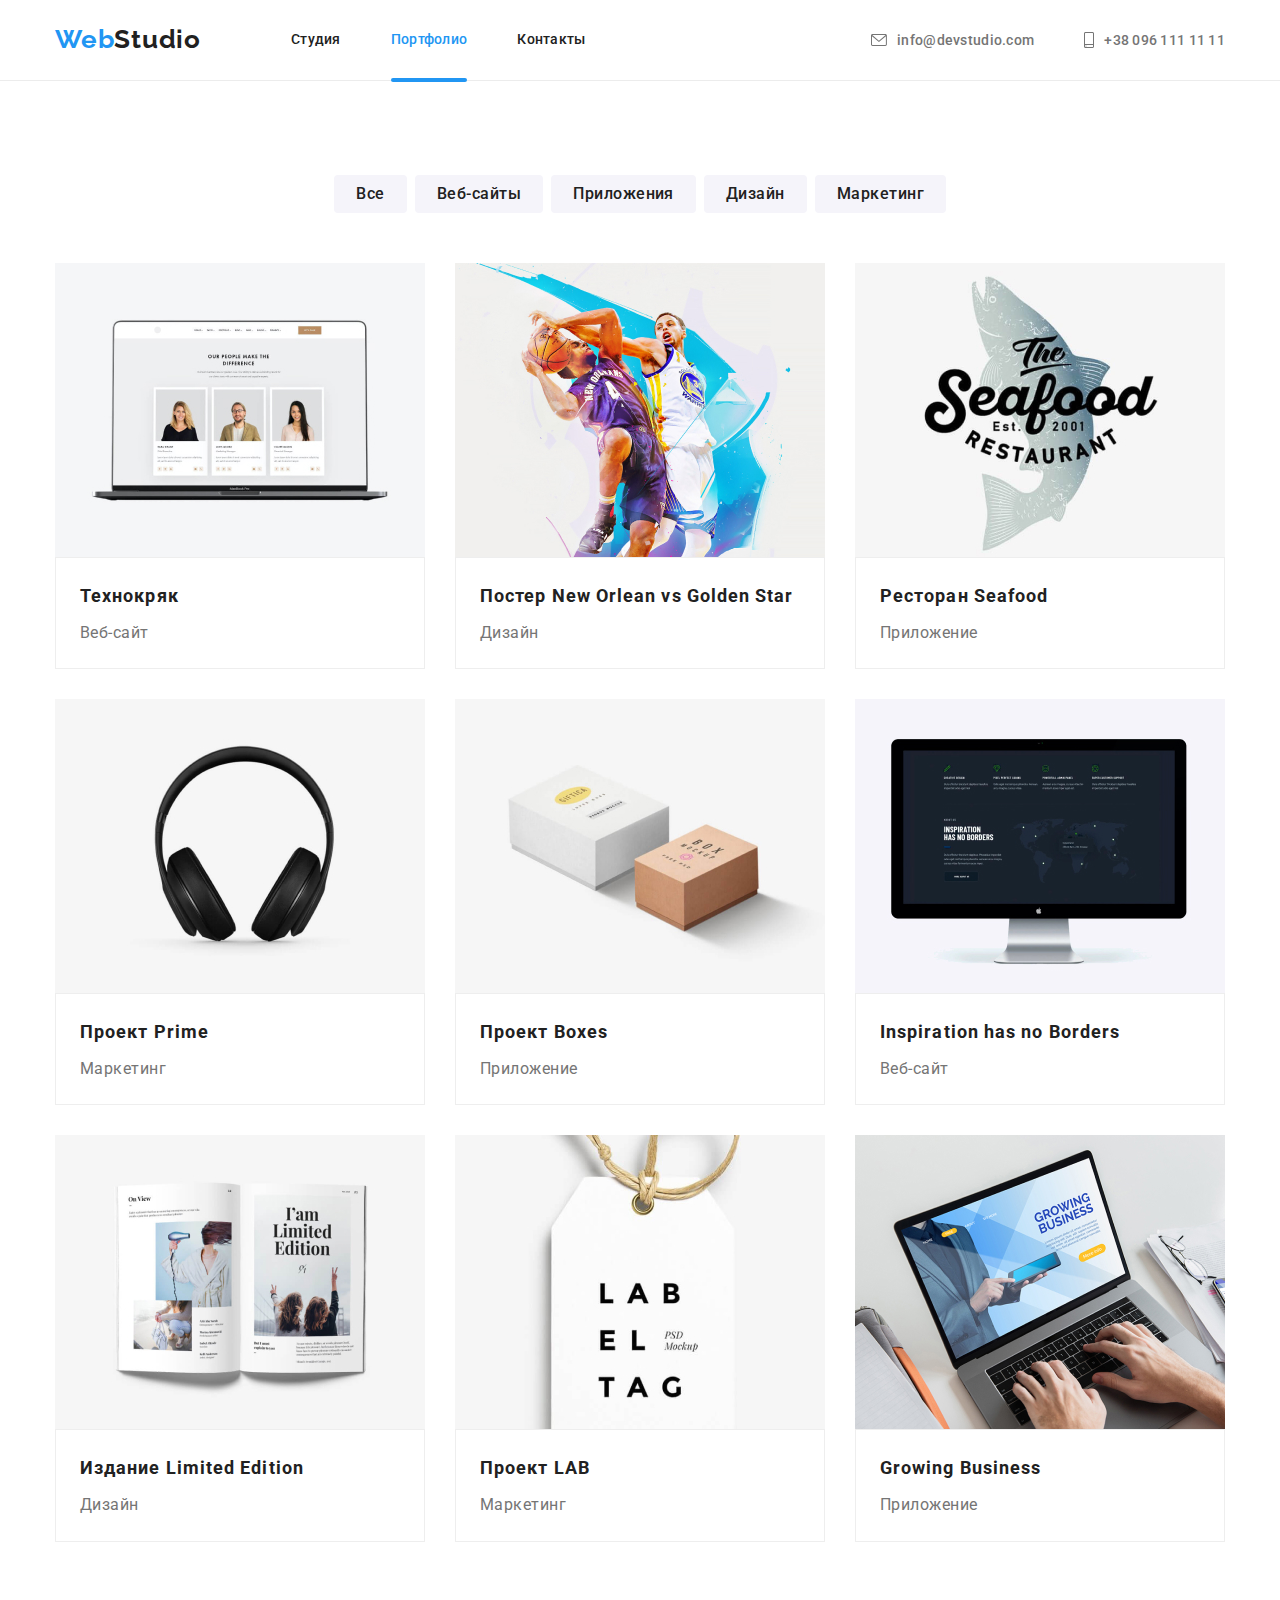
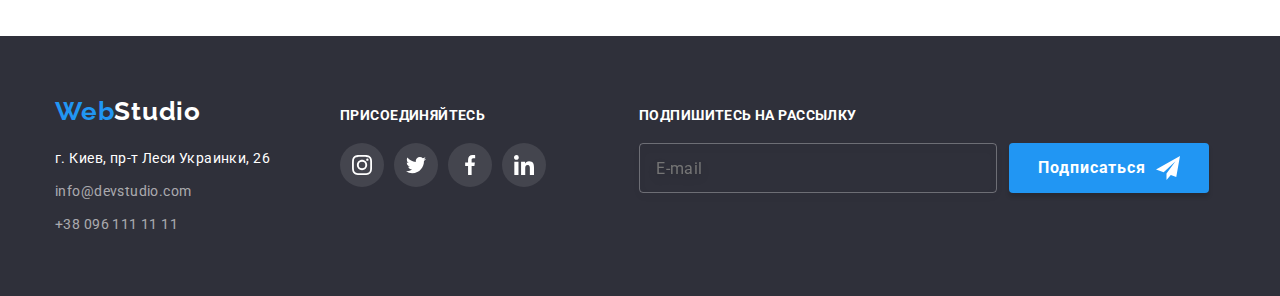
==== portfolio.html @ a77a336d "Initial commit" ====
<!DOCTYPE html>
<html lang="ru">
  <head>
    <meta charset="UTF-8" />
    <meta http-equiv="X-UA-Compatible" content="IE=edge" />
    <meta name="viewport" content="width=device-width, initial-scale=1.0" />
    <title>WebStudio</title>
    <link rel="preconnect" href="https://fonts.googleapis.com" />
    <link rel="preconnect" href="https://fonts.gstatic.com" crossorigin />
    <link
      href="https://fonts.googleapis.com/css2?family=Raleway:wght@700&family=Roboto:wght@400;500;700;900&display=swap"
      rel="stylesheet"
    />
    <link
      rel="stylesheet"
      href="https://cdnjs.cloudflare.com/ajax/libs/modern-normalize/1.1.0/modern-normalize.min.css"
    />
    <link rel="stylesheet" href="./css/styles.css" />
  </head>

  <body>
    <!-- Header -->
    <header class="page-header">
      <nav>
        <div class="container">
          <a class="page-logo" href="./index.html"
            >Web<span class="logo-black">Studio</span>
          </a>
          <ul class="site-nav">
            <li><a class="link" href="./index.html">Студия</a></li>
            <li>
              <a class="link-active" href="./portfolio.html">Портфолио</a>
            </li>
            <li><a class="link" href="">Контакты</a></li>
          </ul>
          <ul class="contact">
            <li class="address-list">
              <a class="header-address-link" href="mailto:info@devstudio.com">
                <svg class="nav-mail" width="16px" height="12px">
                  <use
                    href="./images/icon/symbol-defs-main.svg#icon-envelope-hovermail"
                  ></use>
                </svg>
                info@devstudio.com
              </a>
            </li>
            <li class="address-list">
              <a class="header-address-link" href="tel:+380961111111">
                <svg class="nav-phone" width="10" height="16">
                  <use
                    href="./images/icon/symbol-defs-main.svg#icon-smartphonephone"
                  ></use>
                </svg>
                +38 096 111 11 11
              </a>
            </li>
          </ul>
        </div>
      </nav>
    </header>

    <main>
      <section class="worklist-sect">
        <h1 class="worklist">Наши работы</h1>
        <div class="container">
          <ul class="button-panel">
            <li>
              <button type="button" class="button-secondary">Все</button>
            </li>
            <li>
              <button type="button" class="button-secondary">Веб-сайты</button>
            </li>
            <li>
              <button type="button" class="button-secondary">Приложения</button>
            </li>
            <li>
              <button type="button" class="button-secondary">Дизайн</button>
            </li>
            <li>
              <button type="button" class="button-secondary">Маркетинг</button>
            </li>
          </ul>
          <ul class="photo-list">
            <li class="portf-link">
              <a href="" class="img-box">
                <div class="portf-thumb">
                  <img src="./images/img-8.jpg" alt="Ноутбук" width="370" />
                  <div class="portf-thumb-hov">
                    <p class="portf-p">
                      Ресурс предлагает комплексные предложения с разным уровнем
                      функционала и сервисов. Все это позволит посетителю
                      получить исчерпывающие сведения <br />
                      о компании или частном лице.
                    </p>
                  </div>
                </div>
                <div class="ph-bord">
                  <h2 class="title">Технокряк</h2>
                  <p class="title-text">Веб-сайт</p>
                </div>
              </a>
            </li>
            <li class="portf-link">
              <a href="" class="img-box">
                <div class="portf-thumb">
                  <img
                    src="./images/img-9.jpg"
                    alt="баскетбольная игра"
                    width="370"
                  />
                  <div class="portf-thumb-hov">
                    <p class="portf-p">
                      Ресурс предлагает комплексные предложения с разным уровнем
                      функционала и сервисов. Все это позволит посетителю
                      получить исчерпывающие сведения <br />
                      о компании или частном лице.
                    </p>
                  </div>
                </div>
                <div class="ph-bord">
                  <h2 class="title">Постер New Orlean vs Golden Star</h2>
                  <p class="title-text">Дизайн</p>
                </div>
              </a>
            </li>
            <li class="portf-link">
              <a href="" class="img-box">
                <div class="portf-thumb">
                  <img
                    src="./images/img-10.jpg"
                    alt="лого ресторана"
                    width="370"
                  />
                  <div class="portf-thumb-hov">
                    <p class="portf-p">
                      Ресурс предлагает комплексные предложения с разным уровнем
                      функционала и сервисов. Все это позволит посетителю
                      получить исчерпывающие сведения <br />
                      о компании или частном лице.
                    </p>
                  </div>
                </div>
                <div class="ph-bord">
                  <h2 class="title">Ресторан Seafood</h2>
                  <p class="title-text">Приложение</p>
                </div>
              </a>
            </li>
            <li class="portf-link">
              <a href="" class="img-box">
                <div class="portf-thumb">
                  <img src="./images/img-11.jpg" alt="наушники" width="370" />
                  <div class="portf-thumb-hov">
                    <p class="portf-p">
                      Ресурс предлагает комплексные предложения с разным уровнем
                      функционала и сервисов. Все это позволит посетителю
                      получить исчерпывающие сведения <br />
                      о компании или частном лице.
                    </p>
                  </div>
                </div>
                <div class="ph-bord">
                  <h2 class="title">Проект Prime</h2>
                  <p class="title-text">Маркетинг</p>
                </div>
              </a>
            </li>
            <li class="portf-link">
              <a href="" class="img-box">
                <div class="portf-thumb">
                  <img src="./images/img-12.jpg" alt="коробки" width="370" />
                  <div class="portf-thumb-hov">
                    <p class="portf-p">
                      Ресурс предлагает комплексные предложения с разным уровнем
                      функционала и сервисов. Все это позволит посетителю
                      получить исчерпывающие сведения <br />
                      о компании или частном лице.
                    </p>
                  </div>
                </div>
                <div class="ph-bord">
                  <h2 class="title">Проект Boxes</h2>
                  <p class="title-text">Приложение</p>
                </div>
              </a>
            </li>
            <li class="portf-link">
              <a href="" class="img-box">
                <div class="portf-thumb">
                  <img src="./images/img-13.jpg" alt="компьютер" width="370" />
                  <div class="portf-thumb-hov">
                    <p class="portf-p">
                      Ресурс предлагает комплексные предложения с разным уровнем
                      функционала и сервисов. Все это позволит посетителю
                      получить исчерпывающие сведения <br />
                      о компании или частном лице.
                    </p>
                  </div>
                </div>
                <div class="ph-bord">
                  <h2 class="title">Inspiration has no Borders</h2>
                  <p class="title-text">Веб-сайт</p>
                </div>
              </a>
            </li>
            <li class="portf-link">
              <a href="" class="img-box">
                <div class="portf-thumb">
                  <img src="./images/img-14.jpg" alt="Журнал" width="370" />
                  <div class="portf-thumb-hov">
                    <p class="portf-p">
                      Ресурс предлагает комплексные предложения с разным уровнем
                      функционала и сервисов. Все это позволит посетителю
                      получить исчерпывающие сведения <br />
                      о компании или частном лице.
                    </p>
                  </div>
                </div>
                <div class="ph-bord">
                  <h2 class="title">Издание Limited Edition</h2>
                  <p class="title-text">Дизайн</p>
                </div>
              </a>
            </li>
            <li class="portf-link">
              <a href="" class="img-box">
                <div class="portf-thumb">
                  <img src="./images/img-15.jpg" alt="Бирка" width="370" />
                  <div class="portf-thumb-hov">
                    <p class="portf-p">
                      Ресурс предлагает комплексные предложения с разным уровнем
                      функционала и сервисов. Все это позволит посетителю
                      получить исчерпывающие сведения <br />
                      о компании или частном лице.
                    </p>
                  </div>
                </div>
                <div class="ph-bord">
                  <h2 class="title">Проект LAB</h2>
                  <p class="title-text">Маркетинг</p>
                </div>
              </a>
            </li>
            <li class="portf-link">
              <a href="" class="img-box">
                <div class="portf-thumb">
                  <img src="./images/img-16.jpg" alt="ноутбук" width="370" />
                  <div class="portf-thumb-hov">
                    <p class="portf-p">
                      Ресурс предлагает комплексные предложения с разным уровнем
                      функционала и сервисов. Все это позволит посетителю
                      получить исчерпывающие сведения <br />
                      о компании или частном лице.
                    </p>
                  </div>
                </div>
                <div class="ph-bord">
                  <h2 class="title">Growing Business</h2>
                  <p class="title-text">Приложение</p>
                </div>
              </a>
            </li>
          </ul>
        </div>
      </section>
    </main>
    <footer class="page-footer">
      <div class="main-footer-cont container">
        <div class="logo-footer-container">
          <a href="./index.html" class="page-footer-logo"
            >Web<span class="footer-whitelogo">Studio</span></a
          >
          <address class="address-footer">
            <ul class="footer-block">
              <li>
                <a class="footer-map-link" href="https://bit.ly/3pXMvUd"
                  >г. Киев, пр-т Леси Украинки, 26</a
                >
              </li>
              <li>
                <a class="footer-address-link" href="mailto:info@devstudio.com"
                  >info@devstudio.com</a
                >
              </li>
              <li>
                <a class="footer-address-link" href="tel:+380961111111"
                  >+38 096 111 11 11</a
                >
              </li>
            </ul>
          </address>
        </div>
        <div class="footer-social">
          <h3>Присоединяйтесь</h3>
          <ul class="footer-link">
            <li class="footer-link-list">
              <a href="#" class="social-button">
                <svg class="svg-icon" width="20" height="20">
                  <use
                    href="./images/icon/symbol-defs-main.svg#icon-instagram-2-2"
                  ></use>
                </svg>
              </a>
            </li>
            <li class="footer-link-list">
              <a href="#" class="social-button">
                <svg class="svg-icon" width="20" height="20">
                  <use
                    href="./images/icon/symbol-defs-main.svg#icon-twitter-1-2"
                  ></use>
                </svg>
              </a>
            </li>
            <li class="footer-link-list">
              <a href="#" class="social-button">
                <svg class="svg-icon" width="20" height="20">
                  <use
                    href="./images/icon/symbol-defs-main.svg#icon-facebook-1-2"
                  ></use>
                </svg>
              </a>
            </li>
            <li class="footer-link-list">
              <a href="#" class="social-button">
                <svg class="svg-icon" width="20" height="20">
                  <use
                    href="./images/icon/symbol-defs-main.svg#icon-linkedin-1-2"
                  ></use>
                </svg>
              </a>
            </li>
          </ul>
        </div>
        <div class="destribution">
          <h3>Подпишитесь на рассылку</h3>
          <form class="footer-form">
            <input
              class="footer-input"
              type="email"
              name="email"
              class="footer-email-form"
              placeholder="E-mail"
            />
            <button type="submit" class="destrib-button">
              Подписаться
              <svg width="24" height="24" class="destrib-button-icon">
                <use
                  href="./images/icon/symbol-defs-main.svg#icon-icon-sendtelegram"
                ></use>
              </svg>
            </button>
          </form>
        </div>
      </div>
    </footer>
  </body>
</html>
---- css/styles.css ----
:root {
    --primary-color: #757575;
    --secondory-color: #212121;
    --accent-color: #2196F3;
    --white-color: #FFFFFF;
    --background-color: ##E5E5E5;
    --transition: 250ms cubic-bezier(0.4, 0, 0.2, 1);

}

/* BODY */
body {
    font-family: 'Roboto', sans-serif;
    font-weight: 400;
    background-color: var(--background-color);
    font-style: normal;
    text-decoration: none;
    color: var(--white-color);
    margin: auto;
}


h1,
h2,
h3,
h4,
h5,
h6,
p,
ul {
    margin: 0;
}

button {
    font-family: inherit;
}

.container {

    width: 1200px;
    padding-left: 15px;
    padding-right: 15px;
    margin: 0 auto;
}


a {
    text-decoration: none;
}

.site-nav .link:hover,
.site-nav .link:focus {
    color: var(--accent-color);
}

.site-nav .link-active {
    color: var(--accent-color)
}

.header-address-link:hover,
.header-address-link:focus {
    fill: var(--accent-color);
    color: var(--accent-color);
}

/* убирает маркеры */
li {
    list-style: none;
}

.link-active {
    color: var(--accent-color);
}

.link,
.link-active {
    position: relative;
    color: inherit;
    display: block;
    padding-top: 32px;
    padding-bottom: 32px;
    font-weight: 500;
    font-size: 14px;
    line-height: 1.14;
    letter-spacing: 0.02em;
    transition: color var(--transition);
}

.link-active::after {
    content: '';
    position: absolute;
    display: block;
    width: 100%;
    height: 4px;
    border-radius: 2px;
    background-color: #2196F3;
    transform: translateY(30px);



}

/* header */
header {
    border-bottom: 1px solid #ECECEC;
}

header .container {
    display: flex;
    align-items: center;
}

.site-nav {
    display: flex;
    margin: 0;
    padding: 0;
}

.site-nav li {
    margin-left: 50px;
}

.contact li {
    margin-left: 50px;
}

.site-nav li:first-child {
    margin-left: 0;
}

.contact {
    display: flex;
    margin-left: auto;
}


.page-logo {
    font-family: 'Raleway';
    font-weight: 700;
    font-size: 26px;
    line-height: 1.2;
    letter-spacing: 0.03em;
    color: var(--accent-color);
    text-decoration: none;
    margin-right: 90px;

}

.logo-black {
    color: var(--secondory-color);
}

.page-footer {
    color: var(--white-color);
}

.page-header {
    color: var(--secondory-color);
    font-weight: 500;
    font-size: 14px;
    line-height: 1.15;
    letter-spacing: 0.02em;
    list-style: none;
    background-color: var(--white-color);
}


.header-address-link {
    color: var(--primary-color);
    display: flex;
    align-items: center;
    fill: var(--primary-color);
    padding-top: 32px;
    padding-bottom: 32px;
    transition: color var(--transition), fill var(--transition);
}

.address-list {
    margin: 0;
    padding: 0;
    display: flex;
    align-items: center;

}

.nav-mail {
    margin-right: 10px;

}

.nav-phone {
    margin-right: 10px;

}


/* SOLUTIONS */
.solutions-section {
    background-color: #2F303A;
    height: 600px;
    max-width: 1600px;
    margin-left: auto;
    margin-right: auto;
    padding: 200px 0;
    background-image: linear-gradient(to right, rgba(47, 48, 58, 0.4), rgba(47, 48, 58, 0.4)),
        url(../images/bgim.jpg);
    background-repeat: no-repeat;
}

.solution-block {
    text-align: center;
}

.solution-text {
    font-weight: 900;
    color: var(--white-color);
    font-size: 44px;
    line-height: 1.36;
    text-align: center;
    letter-spacing: 0.06em;
    text-transform: uppercase;
    width: 700px;
    height: 120px;
    margin-left: auto;
    margin-right: auto;

}

.button.solution {
    font-weight: 700;
    font-size: 16px;
    line-height: 1.88;
    text-align: center;
    letter-spacing: 0.06em;
    background-color: var(--accent-color);
    color: var(--white-color);
    margin-top: 30px;
    min-width: 200px;
    display: inline-block;
    border-radius: 4px;
    padding: 10px 32px;
    border: 0;
    cursor: pointer;
    transition: background-color var(--transition);

}

.button.solution:hover,
.button.solution:focus {
    box-shadow: 0px 4px 4px rgba(0, 0, 0, 0.15);
    background: #188CE8;
}

/* MODAl */
.backdrop {
    position: fixed;
    top: 0;
    left: 0;
    background-color: rgba(0, 0, 0, 0.2);
    width: 100%;
    height: 100%;
    transition: opacity var(--transition);
    z-index: 2;

}

.backdrop.is-hidden {
    opacity: 0;
    pointer-events: none;
}

.modal {
    position: absolute;
    top: 50%;
    left: 50%;
    transform: translate(-50%, -50%);
    width: 528px;
    height: 581px;
    background-color: var(--white-color);
    transition: transform var(--transition);
}

.modal-button {
    display: flex;
    justify-content: center;
    align-items: center;
    position: absolute;
    top: 8px;
    right: 8px;
    padding: 0;
    background-color: #FFFFFF;
    border: 1px solid rgba(0, 0, 0, 0.1);
    border-radius: 50%;
    text-align: center;
    width: 30px;
    height: 30px;
    fill: #000;
    transition-duration: 250ms;
    transition-timing-function: linear;

}

.modal-button:hover {
    fill: var(--accent-color);
    cursor: pointer;
}

.modal-close-icon {
    margin: 0;
    padding: 0;

}

.modal-form {
    display: flex;
    flex-direction: column;
    width: 448px;
    margin-left: auto;
    margin-right: auto;
}

.modal h2 {
    font-weight: 700;
    font-size: 20px;
    line-height: 1.15;
    text-align: center;
    letter-spacing: 0.03em;
    color: #212121;
    margin-left: auto;
    margin-right: auto;
    margin-top: 40px;
    margin-bottom: 12px;

}

.form-list {
    margin: 0;
    padding: 0;

}

.form-field {
    display: flex;
    position: relative;
    flex-direction: column;
    margin-bottom: 10px;
}


.form-label {
    margin-bottom: 4px;
    font-style: normal;
    font-weight: 400;
    font-size: 12px;
    line-height: 1.14;
    letter-spacing: 0.01em;
    color: var(--primary-color);

}

.form-field:focus-within>.icon-modal {
    fill: var(--accent-color);
}


.modal-input {
    width: 448px;
    height: 40px;
    margin: 0;
    padding: 0px 11px 0px 42px;
    outline: none;
    border: 1px solid rgba(33, 33, 33, 0.2);
    border-radius: 4px;
    transition: border-color var(--transition);
}

.icon-modal {
    position: absolute;
    top: 65%;
    left: 14px;
    transform: translateY(-50%);
    fill: var(--secondory-color);
    display: inline-block;
    transition: fill var(--transition);
}

.modal-label {
    position: absolute;
    top: 0;
    left: 0;
    font-weight: 400;
    font-size: 12px;
    line-height: 1.17;
    letter-spacing: 0.01em;
    color: var(--primary-color);

}

.modal-input:focus {
    border-color: var(--accent-color);
}

.comment {
    width: 100%;
    height: 120px;
    outline: none;
    resize: none;
    border: 1px solid rgba(33, 33, 33, 0.2);
    border-radius: 4px;
    padding: 12px 16px;
    font-style: normal;
    font-weight: 400;
    font-size: 14px;
    line-height: 1.14;
    letter-spacing: 0.01em;
    transition: border-color var(--transition);
}

.comment:focus {
    border-color: var(--accent-color);
}


.policy-label {
    display: flex;
    align-items: center;
    margin-left: 7px;
    font-style: normal;
    font-weight: 400;
    font-size: 14px;
    line-height: 1.71;
    letter-spacing: 0.03em;
    color: var(--primary-color);
}

.checkbox {
    position: absolute;
    width: 1px;
    height: 1px;
    margin: -1px;
    border: 0;
    padding: 0;
    clip: rect(0 0 0 0);
    overflow: hidden;
}

.icon-modal-checkbox {
    display: block;
    content: '';
    margin-right: 7px;
    border: 1px solid #2a2a2a;
    border-radius: 2px;
    transition: border-color var(--transition),
        background-color var(--transition);
}

.checkbox:focus+.icon-modal-checkbox {
    border-color: var(--accent-color);
}

.checkbox:checked+.icon-modal-checkbox {
    background-size: contain;
    background-origin: border-box;
    border-color: var(--accent-color);
    background-color: var(--accent-color);
}

.policy-link {
    margin-left: 5px;
    font-style: normal;
    font-weight: 400;
    font-size: 14px;
    line-height: 1.71;
    letter-spacing: 0.03em;
    text-decoration-line: underline;
    color: var(--accent-color);
}

.form-field:last-child {
    margin-bottom: 30px;
}


.modal-button-submit {
    min-width: 200px;
    min-height: 50px;
    margin: 0 auto;
    padding: 10px;
    font-family: Roboto;
    font-style: normal;
    font-weight: 700;
    font-size: 16px;
    line-height: 1.88;
    text-align: center;
    letter-spacing: 0.06em;
    background-color: var(--accent-color);
    color: var(--primary-white-color);
    border: 0;
    box-shadow: 0px 4px 4px rgba(0, 0, 0, 0.15);
    border-radius: 4px;
    transition: background-color var(--transition);
    cursor: pointer;
}

.modal-button-submit:hover,
.modal-button-submit:focus {
    background-color: rgba(24, 140, 232, 1);
}




/* FEATURES */

/* визуално прячет заголовок */
.features {
    position: absolute;
    width: 1px;
    height: 1px;
    margin: -1px;
    border: 0;
    padding: 0;
    white-space: nowrap;
    clip-path: inset(100%);
    clip: rect(0 0 0 0);
    overflow: hidden;
}


.features h3 {
    font-weight: 700;
    font-size: 14px;
    line-height: 1.15;
    letter-spacing: 0.03em;
    text-transform: uppercase;
    color: (var(--secondory-color));
    text-align: center;
}

.features-title {
    text-transform: uppercase;
    margin: 0;
    padding: 0;
    margin-bottom: 10px;
    font-size: 14px;
    line-height: 1.15;
    letter-spacing: 0.03em;
}

h3 {
    color: var(--secondory-color);
}

.features-section {
    display: flex;
    justify-content: center;
    margin: 0;
    padding-top: 100px;
}

.features-set li {
    width: 270px;
}

.features-set li+li {
    margin-left: 30px;

}

.features-set {
    display: flex;
    margin: 0;
    padding: 0;
    justify-content: space-between;
}

.features-svg {
    display: flex;
    width: 270px;
    height: 120px;
    background-color: #F5F4FA;
    justify-content: center;
    align-items: center;
    margin-bottom: 30px;
    border-radius: 4px;
}

.features-list h2 {
    margin-top: 0;
    font-size: 20px;
}

.features-list p {
    margin: 0;
}


.featurestitle-text {
    width: 270px;
    height: 75px;
    color: var(--primary-color);
    margin: 0;
    padding: 0;
    font-size: 14px;
    line-height: 1.7;
    letter-spacing: 0.03em;
}

/* ACTIVITY */
.activity-section {
    display: flex;
    padding-bottom: 94px;
    padding-top: 94px;

}

.activity {
    font-weight: 700;
    font-size: 36px;
    margin: 0;
    padding: 0;
    line-height: 1.17;
    text-align: center;
    letter-spacing: 0.03em;
    color: var(--secondory-color);
    margin-bottom: 50px;

}

.activity-img {
    display: flex;
    justify-content: space-between;
    margin: 0;
    padding: 0;

}

.activitu img {
    display: block;
}

.thumb {
    position: relative;
    display: flex;

}

.activity-thumb {
    position: absolute;
    background-color: rgba(47, 48, 58, 0.8);
    display: flex;
    justify-content: center;
    width: 370px;
    bottom: 0;
    height: 70px;
    align-items: center;


}

.activity-p {
    font-family: inherit;
    font-weight: 700;
    font-size: 16px;
    line-height: 1.14;
    letter-spacing: 0.03em;
    text-transform: uppercase;
    color: var(--white-color);
    text-align: center;

}

/* TEAM */

.team-section {
    font-weight: 700;
    font-size: 36px;
    line-height: 1.5;
    text-align: center;
    letter-spacing: 0.03em;
    padding-top: 94px;
    padding-bottom: 94px;
    background-color: #F5F4FA;

}

.team {
    margin-top: 0;
    margin-bottom: 50px;
    font-weight: 700;
    font-size: 36px;
    line-height: 1.16;
    text-align: center;
    letter-spacing: 0.03em;
    color: var(--secondory-color);
}

.team-members {
    display: flex;
    justify-content: space-between;
    margin: 0;
    padding: 0;
}

.photo-t {
    display: block;
    margin: 0;
    padding: 0;
}

.team-members .main-member-list {
    box-shadow: 0px 1px 3px rgba(0, 0, 0, 0.12),
        0px 1px 1px rgba(0, 0, 0, 0.14),
        0px 2px 1px rgba(0, 0, 0, 0.2);
    border-radius: 0px 0px 4px 4px;
    background-color: var(--white-color);
}

.team-members h3 {
    margin-bottom: 10px;
}

.team .member-pos {
    text-align: center;
    background-color: #F5F4FA;
}

.member-name {
    font-weight: 500;
    font-size: 16px;
    line-height: 1.2;
    letter-spacing: 0.03em;
    text-align: center;
    margin: 0;
    justify-content: space-between;
    list-style: none;
    color: var(--secondory-color);
}

.member-pos {
    margin: 0 0 16px 0;
    padding: 0;
    font-weight: 400;
    font-size: 16px;
    line-height: 1.2;
    text-align: center;
    letter-spacing: 0.03em;
    color: var(--primary-color);
}

.name-pos {
    padding-top: 30px;
    padding-bottom: 30px;

}

.member-social {
    margin-left: 30px;
    margin-right: 30px;
    margin-bottom: 30px;
    margin-top: 20px;
    color: var(--primary-color);


}

.social-button-member {
    display: flex;
    width: 44px;
    height: 44px;
    padding: 0;
    border-radius: 50%;
    border: none;
    align-items: center;
    justify-content: center;
    fill: #AFB1B8;
    background-color: transparent;
    transition: background-color var(--transition),
        fill var(--transition);
}


.social-button-member:hover,
.social-button-member:focus {
    background-color: var(--accent-color);
    fill: var(--white-color);
}

.member-list {
    display: flex;
    justify-content: center;
    padding: 0;

}

.member-list-item {
    padding: 0;

}

.member-list-item:not(:last-child) {
    margin-right: 10px;
}

/* Clients Section */
.clients-sect {
    display: flex;
    padding-top: 94px;
    padding-bottom: 94px;
}

.clients-sect h1 {
    font-family: inherit;
    font-weight: 700;
    font-size: 36px;
    line-height: 1.17;
    letter-spacing: 0.03em;
    color: #212121;
    text-align: center;
    margin-bottom: 50px;
}

.clients-list {
    display: flex;
    justify-content: center;
    padding-left: 0;

}

.clients-list-item {
    display: flex;
    width: 170px;
    height: 92px;
    border: 1px solid #AFB1B8;
    border-radius: 4px;
    justify-content: center;
    align-items: center;
    fill: #AFB1B8;
    transition: border var(--transition), color var(--transition);
    color: #AFB1B8;
}

.list-item:not(:last-child) {
    margin-right: 30px;
}

.clients-list-item:hover,
.clients-list-item:focus {
    fill: var(--accent-color);
    color: var(--accent-color);
    border: 1px solid var(--accent-color);
}


.clients-icon {
    fill: currentColor;
}

/* FOOTER */
.page-footer {
    background-color: #2F303A;
    padding-top: 60px;
    padding-bottom: 60px;
    text-decoration: none;
}

.page-footer-logo {
    font-family: 'Raleway';
    font-weight: 700;
    font-size: 26px;
    line-height: 1.2;
    letter-spacing: 0.03em;
    color: var(--accent-color);



}

.address-footer {
    margin-top: 20px;
    font-style: normal;
    font-weight: 400;
    font-size: 14px;
    line-height: 1.7;
    letter-spacing: 0.03em;

}

.footer-block {
    margin: 0;
    padding: 0;
}

.footer-block li {
    margin-bottom: 9px;
}

.footer-block li:last-child {
    margin-bottom: 0;
}

.footer-whitelogo {
    color: var(--white-color);
}

.footer-map-link {
    font-size: 14px;
    line-height: 1.7;
    letter-spacing: 0.03em;
    color: var(--white-color);
    transition: color var(--transition);
}

.footer-address-link {
    font-size: 14px;
    line-height: 1.7;
    color: rgba(255, 255, 255, 0.6);
    transition: color var(--transition);
}

.footer-address-link:hover,
.footer-address-link:focus {
    color: var(--accent-color);
}

.footer-map-link:hover,
.footer-map-link:focus {
    color: var(--accent-color);
}

.footer-link {
    display: flex;
    margin: 0;
    justify-content: flex-start;
    align-items: center;
    padding: 0;

}

.footer-link-list:not(:first-child) {
    margin-left: 10px;
}


.footer-social {
    align-items: baseline;
    margin-left: 70px;

}

.main-footer-cont {
    display: flex;
    align-items: baseline;
    padding-left: 15px;
    padding-right: 15px;
}

.page-footer h3 {
    font-family: inherit;
    font-weight: 700;
    font-size: 14px;
    line-height: 1.17;
    text-transform: uppercase;
    color: var(--white-color);
    letter-spacing: 0.03em;
    margin-top: 0;
    margin-bottom: 20px;
    text-align: left;
    padding: 0;


}

.footer-link-list {
    margin: 0;
    padding: 0;
    width: 44px;
    height: 44px;
}

.social-button {
    display: flex;
    background-color: rgba(255, 255, 255, 0.1);
    width: 44px;
    height: 44px;
    padding: 0;
    border-radius: 50%;
    border: none;
    align-items: center;
    justify-content: center;
    color: #FFFFFF;
    transition: background-color 250ms cubic-bezier(0.4, 0, 0.2, 1);
}

.svg-icon {
    fill: currentColor;
}

.social-button:hover,
.social-button:focus {
    background-color: var(--accent-color);
}

.destribution {
    margin-left: 93px;

}

.footer-form {
    display: flex;
    justify-content: row;

}

.destrib-button {
    display: flex;
    justify-content: center;
    align-items: center;
    font-style: normal;
    font-weight: 700;
    font-size: 16px;
    letter-spacing: 0.06em;
    line-height: 1.87;
    box-shadow: 0px 4px 4px rgba(0, 0, 0, 0.15);
    border-radius: 4px;
    margin-left: 12px;
    width: 200px;
    height: 50px;
    background-color: var(--accent-color);
    color: var(--white-color);
    border: none;
    cursor: pointer;
    transition: background-color 250ms cubic-bezier(0.4, 0, 0.2, 1);

}

.destrib-button:hover {
    box-shadow: 0px 4px 4px rgba(0, 0, 0, 0.15);
    background: #188CE8;
}


.destrib-button-icon {
    fill: var(--white-color);
    margin-left: 10px;

}

.footer-form .footer-input {
    width: 358px;
    height: 50px;
    border: 1px solid rgba(255, 255, 255, 0.3);
    filter: drop-shadow(0px 4px 4px rgba(0, 0, 0, 0.15));
    border-radius: 4px;
    padding: 15px 16px;
    background-color: transparent;
    font-style: normal;
    font-weight: 400;
    font-size: 16px;
    line-height: 20px;
    letter-spacing: 0.03em;
    color: #FFFFFF;

}





/* PORTFOLIO */
/* визуално прячет заголовок */
.worklist {
    position: absolute;
    width: 1px;
    height: 1px;
    margin: -1px;
    border: 0;
    padding: 0;
    white-space: nowrap;
    clip-path: inset(100%);
    clip: rect(0 0 0 0);
    overflow: hidden;
}

.worklist-sect {
    padding-top: 94px;
    padding-bottom: 94px;
}

.worklist-sect img {
    display: block;
}

.portf-thumb {
    position: relative;
    overflow: hidden;

}

.portf-link {
    margin-right: 30px;
    margin-bottom: 30px;

}

.portf-thumb-hov {
    position: absolute;
    width: 100%;
    height: 100%;
    display: flex;
    align-items: center;
    top: 0;
    left: 0;
    padding-left: 24px;
    padding-right: 24px;
    background-color: rgba(33, 150, 243, 0.9);
    transform: translateY(100%);
    transition: transform 250ms cubic-bezier(0.4, 0, 0.2, 1);
}


.portf-p {
    font-family: inherit;
    font-weight: 400;
    font-size: 18px;
    line-height: 1.56;
    letter-spacing: 0.03em;
    color: var(--white-color);


}

.img-box:hover .portf-thumb-hov,
.img-box:focus .portf-thumb-hov {
    overflow: visible;
    transform: translateY(0);
}


.button-panel {
    display: flex;
    justify-content: center;
    margin-top: 0;
    margin-bottom: 50px;
    padding-left: 0;
}

.button-panel li+li {
    margin-left: 8px;
}

.button-secondary {

    min-width: 73px;
    display: inline-block;
    border-radius: 4px;
    padding: 6px 22px;
    font-style: normal;
    font-weight: 500;
    font-size: 16px;
    line-height: 1.6;
    text-align: center;
    letter-spacing: 0.03em;
    cursor: pointer;
    font-family: inherit;
    border: none;
    transition: background-color var(--transition), box-shadow var(--transition), color var(--transition);
}

.button-secondary {
    background-color: #F5F4FA;
    color: var(--secondory-color);
}

.button-secondary:hover,
.button-secondary:focus {
    color: var(--white-color);
    background-color: var(--accent-color);
    box-shadow: 0px 3px 1px rgba(0, 0, 0, 0.1), 0px 1px 2px rgba(0, 0, 0, 0.08), 0px 2px 2px rgba(0, 0, 0, 0.12);
}

.photo-list .title {
    margin-top: 0;
    margin-bottom: 4px;
    font-style: normal;
    font-weight: 700;
    font-size: 18px;
    line-height: 2;
    letter-spacing: 0.06em;
    color: var(--secondory-color);

}

.photo-list {
    display: flex;
    flex-wrap: wrap;
    margin-top: 0;
    margin-bottom: 0;
    padding-left: 0;
}


.photo-list li:nth-child(3n) {
    margin-right: 0;
}

.photo-list li:nth-last-child(-n+3) {
    margin-bottom: 0;
}

.img-box {
    display: block;
    transition: box-shadow var(--transition);
}

.img-box:hover,
.img-box:focus {
    box-shadow: 0px 1px 1px rgba(0, 0, 0, 0.12),
        0px 4px 4px rgba(0, 0, 0, 0.06),
        1px 4px 6px rgba(0, 0, 0, 0.16);
}

.ph-bord {
    padding: 20px 24px;
    border: 1px solid #EEEEEE;
}

.photo-list img {
    display: block;
    margin: 0;
    padding: 0;
}

.title-text {

    margin: 0;
    font-style: normal;
    font-weight: 400;
    font-size: 16px;
    line-height: 1.9;
    letter-spacing: 0.03em;
    color: var(--primary-color);
}
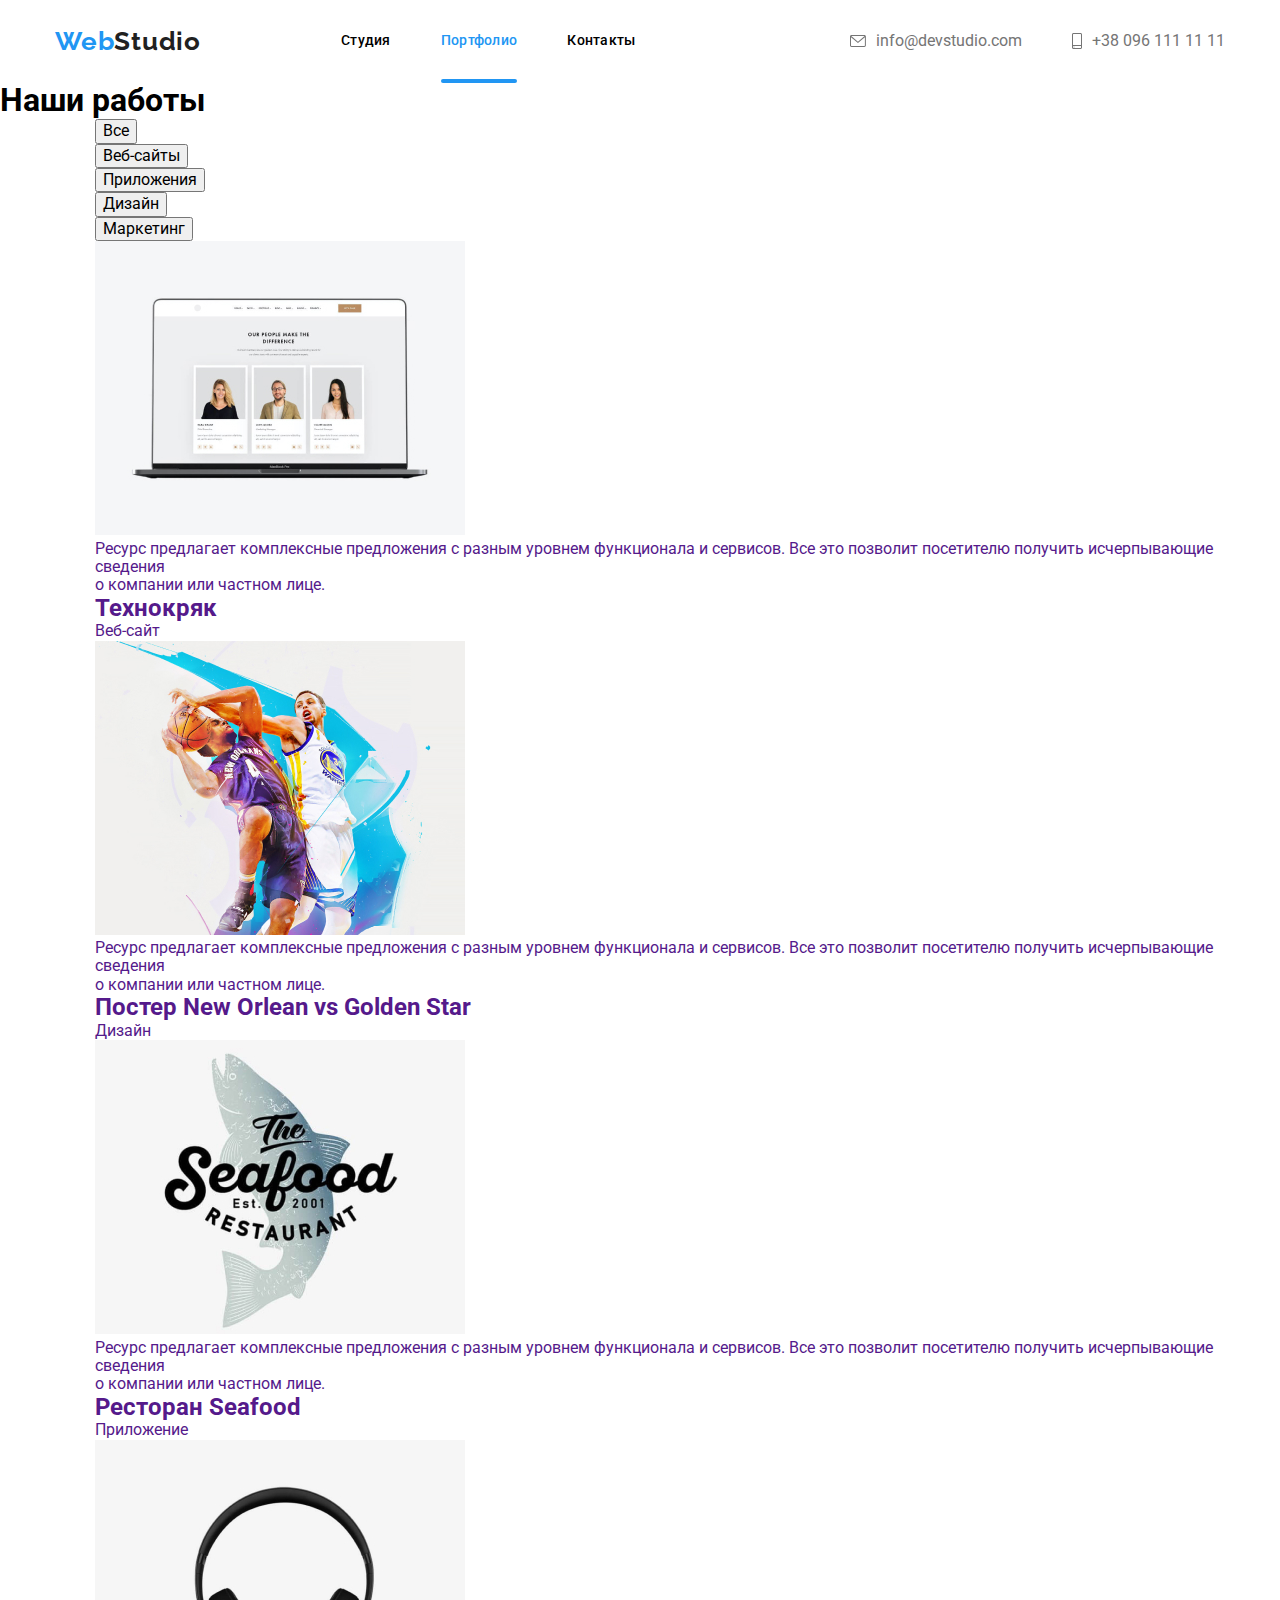
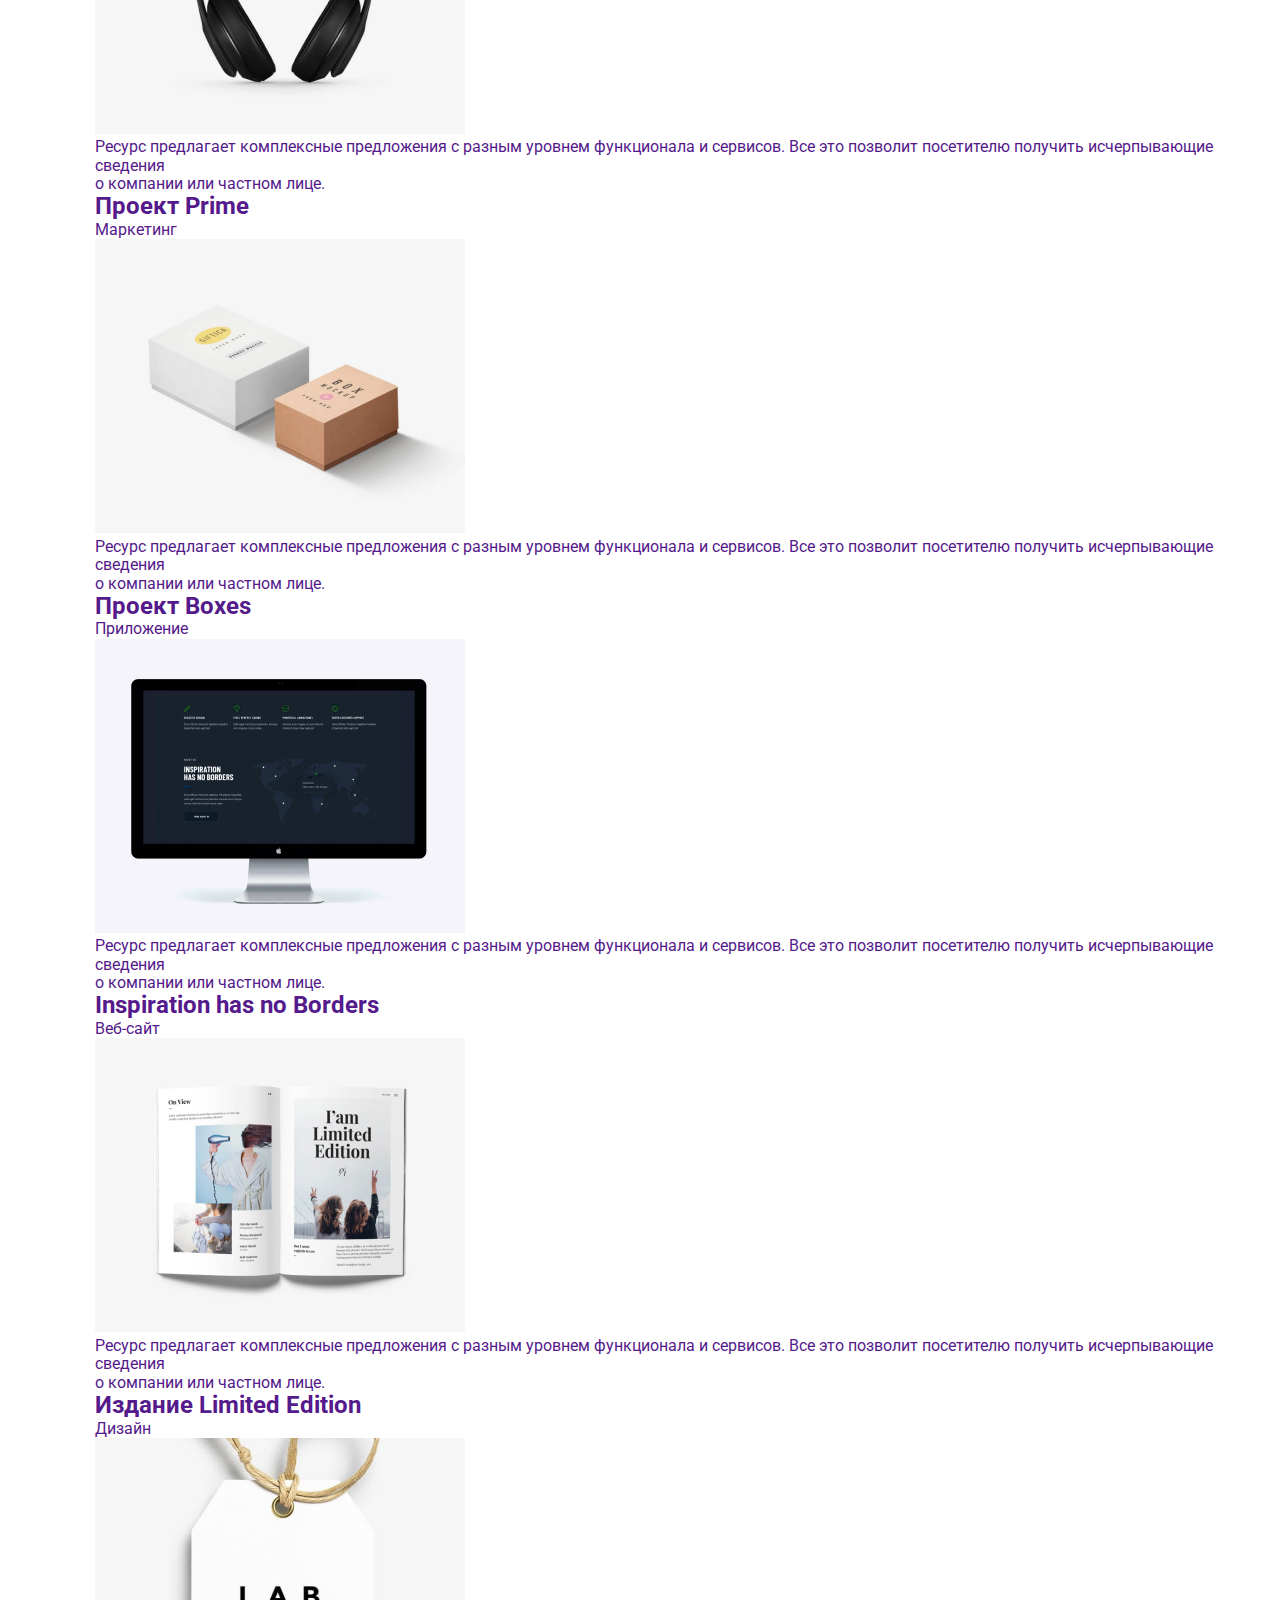
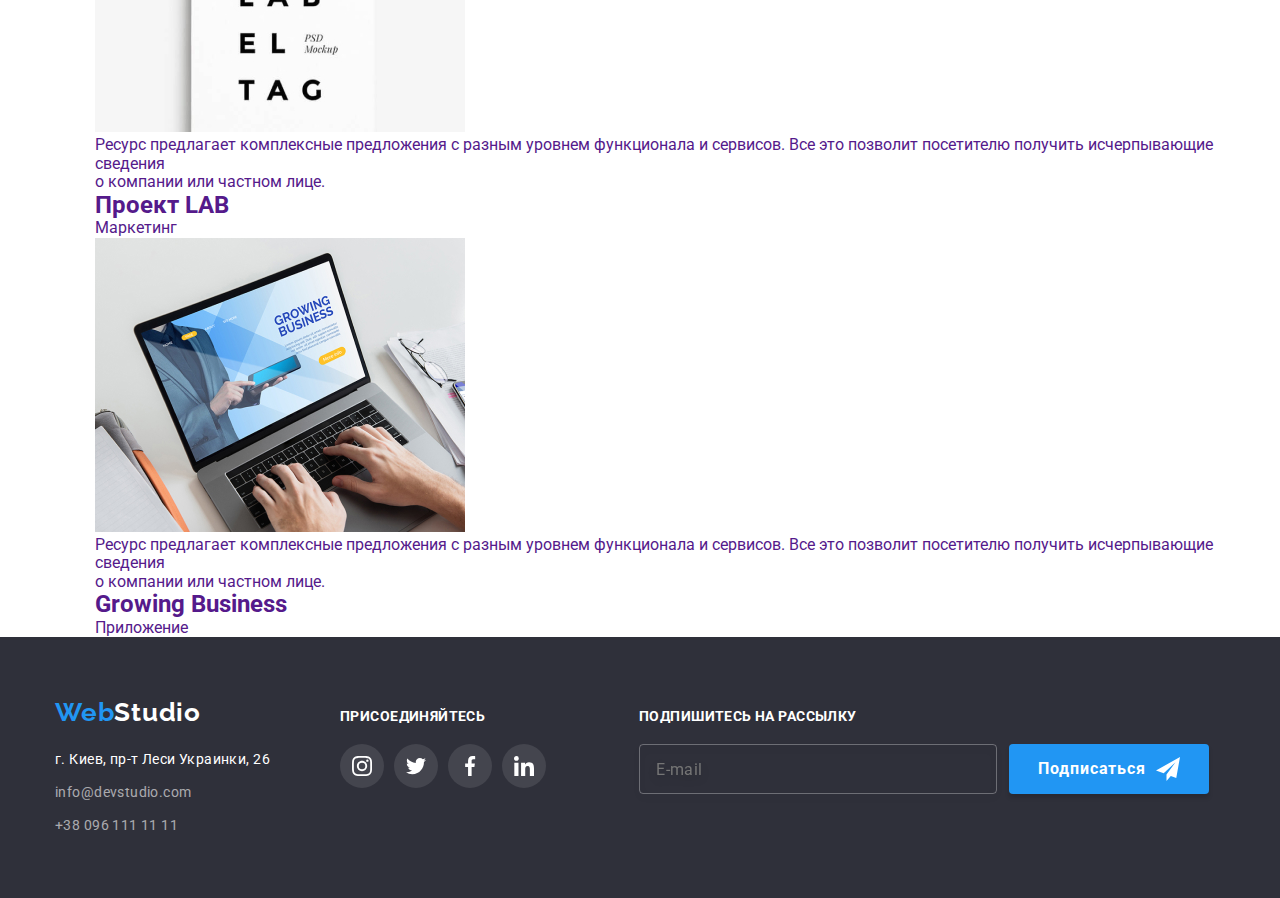
==== commit 2d0f65e4: "index" ====
--- a/portfolio.html
+++ b/portfolio.html
@@ -15,28 +15,34 @@
       rel="stylesheet"
       href="https://cdnjs.cloudflare.com/ajax/libs/modern-normalize/1.1.0/modern-normalize.min.css"
     />
-    <link rel="stylesheet" href="./css/styles.css" />
+    <link rel="stylesheet" href="./css/main.min.css" />
   </head>
 
   <body>
     <!-- Header -->
     <header class="page-header">
       <nav>
-        <div class="container">
+        <div class="container header__container">
           <a class="page-logo" href="./index.html"
             >Web<span class="logo-black">Studio</span>
           </a>
           <ul class="site-nav">
-            <li><a class="link" href="./index.html">Студия</a></li>
-            <li>
-              <a class="link-active" href="./portfolio.html">Портфолио</a>
-            </li>
-            <li><a class="link" href="">Контакты</a></li>
+            <li class="site-nav__item">
+              <a class="site-nav__link" href="./index.html">Студия</a>
+            </li>
+            <li class="site-nav__item">
+              <a class="site-nav__link link--active" href="./portfolio.html"
+                >Портфолио</a
+              >
+            </li>
+            <li class="site-nav__item">
+              <a class="site-nav__link" href="">Контакты</a>
+            </li>
           </ul>
           <ul class="contact">
-            <li class="address-list">
-              <a class="header-address-link" href="mailto:info@devstudio.com">
-                <svg class="nav-mail" width="16px" height="12px">
+            <li class="contact__list">
+              <a class="contact__link" href="mailto:info@devstudio.com">
+                <svg class="contact__mail" width="16px" height="12px">
                   <use
                     href="./images/icon/symbol-defs-main.svg#icon-envelope-hovermail"
                   ></use>
@@ -44,9 +50,9 @@
                 info@devstudio.com
               </a>
             </li>
-            <li class="address-list">
-              <a class="header-address-link" href="tel:+380961111111">
-                <svg class="nav-phone" width="10" height="16">
+            <li class="contact__list">
+              <a class="contact__link" href="tel:+380961111111">
+                <svg class="contact__phone" width="10" height="16">
                   <use
                     href="./images/icon/symbol-defs-main.svg#icon-smartphonephone"
                   ></use>
@@ -63,44 +69,44 @@
       <section class="worklist-sect">
         <h1 class="worklist">Наши работы</h1>
         <div class="container">
-          <ul class="button-panel">
-            <li>
-              <button type="button" class="button-secondary">Все</button>
-            </li>
-            <li>
-              <button type="button" class="button-secondary">Веб-сайты</button>
-            </li>
-            <li>
-              <button type="button" class="button-secondary">Приложения</button>
-            </li>
-            <li>
-              <button type="button" class="button-secondary">Дизайн</button>
-            </li>
-            <li>
-              <button type="button" class="button-secondary">Маркетинг</button>
-            </li>
-          </ul>
-          <ul class="photo-list">
-            <li class="portf-link">
-              <a href="" class="img-box">
+          <ul class="worklist__panel">
+            <li>
+              <button type="button" class="worklist__button">Все</button>
+            </li>
+            <li>
+              <button type="button" class="worklist__button">Веб-сайты</button>
+            </li>
+            <li>
+              <button type="button" class="worklist__button">Приложения</button>
+            </li>
+            <li>
+              <button type="button" class="worklist__button">Дизайн</button>
+            </li>
+            <li>
+              <button type="button" class="worklist__button">Маркетинг</button>
+            </li>
+          </ul>
+          <ul class="photo">
+            <li class="photo__list">
+              <a href="" class="photo__link">
                 <div class="portf-thumb">
                   <img src="./images/img-8.jpg" alt="Ноутбук" width="370" />
                   <div class="portf-thumb-hov">
-                    <p class="portf-p">
-                      Ресурс предлагает комплексные предложения с разным уровнем
-                      функционала и сервисов. Все это позволит посетителю
-                      получить исчерпывающие сведения <br />
-                      о компании или частном лице.
-                    </p>
-                  </div>
-                </div>
-                <div class="ph-bord">
-                  <h2 class="title">Технокряк</h2>
-                  <p class="title-text">Веб-сайт</p>
-                </div>
-              </a>
-            </li>
-            <li class="portf-link">
+                    <p class="portf__p">
+                      Ресурс предлагает комплексные предложения с разным уровнем
+                      функционала и сервисов. Все это позволит посетителю
+                      получить исчерпывающие сведения <br />
+                      о компании или частном лице.
+                    </p>
+                  </div>
+                </div>
+                <div class="ph-bord">
+                  <h2 class="ph__title">Технокряк</h2>
+                  <p class="ph__title--text">Веб-сайт</p>
+                </div>
+              </a>
+            </li>
+            <li class="photo__list">
               <a href="" class="img-box">
                 <div class="portf-thumb">
                   <img
@@ -109,21 +115,21 @@
                     width="370"
                   />
                   <div class="portf-thumb-hov">
-                    <p class="portf-p">
-                      Ресурс предлагает комплексные предложения с разным уровнем
-                      функционала и сервисов. Все это позволит посетителю
-                      получить исчерпывающие сведения <br />
-                      о компании или частном лице.
-                    </p>
-                  </div>
-                </div>
-                <div class="ph-bord">
-                  <h2 class="title">Постер New Orlean vs Golden Star</h2>
-                  <p class="title-text">Дизайн</p>
-                </div>
-              </a>
-            </li>
-            <li class="portf-link">
+                    <p class="portf__p">
+                      Ресурс предлагает комплексные предложения с разным уровнем
+                      функционала и сервисов. Все это позволит посетителю
+                      получить исчерпывающие сведения <br />
+                      о компании или частном лице.
+                    </p>
+                  </div>
+                </div>
+                <div class="ph-bord">
+                  <h2 class="ph__title">Постер New Orlean vs Golden Star</h2>
+                  <p class="ph__title--text">Дизайн</p>
+                </div>
+              </a>
+            </li>
+            <li class="photo__list">
               <a href="" class="img-box">
                 <div class="portf-thumb">
                   <img
@@ -132,6 +138,44 @@
                     width="370"
                   />
                   <div class="portf-thumb-hov">
+                    <p class="portf__p">
+                      Ресурс предлагает комплексные предложения с разным уровнем
+                      функционала и сервисов. Все это позволит посетителю
+                      получить исчерпывающие сведения <br />
+                      о компании или частном лице.
+                    </p>
+                  </div>
+                </div>
+                <div class="ph-bord">
+                  <h2 class="ph__title">Ресторан Seafood</h2>
+                  <p class="ph__title--text">Приложение</p>
+                </div>
+              </a>
+            </li>
+            <li class="photo__list">
+              <a href="" class="photo__link">
+                <div class="portf-thumb">
+                  <img src="./images/img-11.jpg" alt="наушники" width="370" />
+                  <div class="portf-thumb-hov">
+                    <p class="portf__p">
+                      Ресурс предлагает комплексные предложения с разным уровнем
+                      функционала и сервисов. Все это позволит посетителю
+                      получить исчерпывающие сведения <br />
+                      о компании или частном лице.
+                    </p>
+                  </div>
+                </div>
+                <div class="ph-bord">
+                  <h2 class="ph__title">Проект Prime</h2>
+                  <p class="ph__title--text">Маркетинг</p>
+                </div>
+              </a>
+            </li>
+            <li class="photo__list">
+              <a href="" class="photo__link">
+                <div class="portf-thumb">
+                  <img src="./images/img-12.jpg" alt="коробки" width="370" />
+                  <div class="portf-thumb-hov">
                     <p class="portf-p">
                       Ресурс предлагает комплексные предложения с разным уровнем
                       функционала и сервисов. Все это позволит посетителю
@@ -141,122 +185,84 @@
                   </div>
                 </div>
                 <div class="ph-bord">
-                  <h2 class="title">Ресторан Seafood</h2>
-                  <p class="title-text">Приложение</p>
+                  <h2 class="ph__title">Проект Boxes</h2>
+                  <p class="ph__title--text">Приложение</p>
+                </div>
+              </a>
+            </li>
+            <li class="photo__list">
+              <a href="" class="photo__link">
+                <div class="portf-thumb">
+                  <img src="./images/img-13.jpg" alt="компьютер" width="370" />
+                  <div class="portf-thumb-hov">
+                    <p class="portf-p">
+                      Ресурс предлагает комплексные предложения с разным уровнем
+                      функционала и сервисов. Все это позволит посетителю
+                      получить исчерпывающие сведения <br />
+                      о компании или частном лице.
+                    </p>
+                  </div>
+                </div>
+                <div class="ph-bord">
+                  <h2 class="ph__title">Inspiration has no Borders</h2>
+                  <p class="ph__title--text">Веб-сайт</p>
+                </div>
+              </a>
+            </li>
+            <li class="photo__list">
+              <a href="" class="photo__link">
+                <div class="portf-thumb">
+                  <img src="./images/img-14.jpg" alt="Журнал" width="370" />
+                  <div class="portf-thumb-hov">
+                    <p class="portf-p">
+                      Ресурс предлагает комплексные предложения с разным уровнем
+                      функционала и сервисов. Все это позволит посетителю
+                      получить исчерпывающие сведения <br />
+                      о компании или частном лице.
+                    </p>
+                  </div>
+                </div>
+                <div class="ph-bord">
+                  <h2 class="ph__title">Издание Limited Edition</h2>
+                  <p class="ph__title--text">Дизайн</p>
                 </div>
               </a>
             </li>
             <li class="portf-link">
-              <a href="" class="img-box">
-                <div class="portf-thumb">
-                  <img src="./images/img-11.jpg" alt="наушники" width="370" />
-                  <div class="portf-thumb-hov">
-                    <p class="portf-p">
-                      Ресурс предлагает комплексные предложения с разным уровнем
-                      функционала и сервисов. Все это позволит посетителю
-                      получить исчерпывающие сведения <br />
-                      о компании или частном лице.
-                    </p>
-                  </div>
-                </div>
-                <div class="ph-bord">
-                  <h2 class="title">Проект Prime</h2>
-                  <p class="title-text">Маркетинг</p>
+              <a href="" class="photo__link">
+                <div class="portf-thumb">
+                  <img src="./images/img-15.jpg" alt="Бирка" width="370" />
+                  <div class="portf-thumb-hov">
+                    <p class="portf__p">
+                      Ресурс предлагает комплексные предложения с разным уровнем
+                      функционала и сервисов. Все это позволит посетителю
+                      получить исчерпывающие сведения <br />
+                      о компании или частном лице.
+                    </p>
+                  </div>
+                </div>
+                <div class="ph-bord">
+                  <h2 class="ph__title">Проект LAB</h2>
+                  <p class="ph__title--text">Маркетинг</p>
                 </div>
               </a>
             </li>
             <li class="portf-link">
-              <a href="" class="img-box">
-                <div class="portf-thumb">
-                  <img src="./images/img-12.jpg" alt="коробки" width="370" />
-                  <div class="portf-thumb-hov">
-                    <p class="portf-p">
-                      Ресурс предлагает комплексные предложения с разным уровнем
-                      функционала и сервисов. Все это позволит посетителю
-                      получить исчерпывающие сведения <br />
-                      о компании или частном лице.
-                    </p>
-                  </div>
-                </div>
-                <div class="ph-bord">
-                  <h2 class="title">Проект Boxes</h2>
-                  <p class="title-text">Приложение</p>
-                </div>
-              </a>
-            </li>
-            <li class="portf-link">
-              <a href="" class="img-box">
-                <div class="portf-thumb">
-                  <img src="./images/img-13.jpg" alt="компьютер" width="370" />
-                  <div class="portf-thumb-hov">
-                    <p class="portf-p">
-                      Ресурс предлагает комплексные предложения с разным уровнем
-                      функционала и сервисов. Все это позволит посетителю
-                      получить исчерпывающие сведения <br />
-                      о компании или частном лице.
-                    </p>
-                  </div>
-                </div>
-                <div class="ph-bord">
-                  <h2 class="title">Inspiration has no Borders</h2>
-                  <p class="title-text">Веб-сайт</p>
-                </div>
-              </a>
-            </li>
-            <li class="portf-link">
-              <a href="" class="img-box">
-                <div class="portf-thumb">
-                  <img src="./images/img-14.jpg" alt="Журнал" width="370" />
-                  <div class="portf-thumb-hov">
-                    <p class="portf-p">
-                      Ресурс предлагает комплексные предложения с разным уровнем
-                      функционала и сервисов. Все это позволит посетителю
-                      получить исчерпывающие сведения <br />
-                      о компании или частном лице.
-                    </p>
-                  </div>
-                </div>
-                <div class="ph-bord">
-                  <h2 class="title">Издание Limited Edition</h2>
-                  <p class="title-text">Дизайн</p>
-                </div>
-              </a>
-            </li>
-            <li class="portf-link">
-              <a href="" class="img-box">
-                <div class="portf-thumb">
-                  <img src="./images/img-15.jpg" alt="Бирка" width="370" />
-                  <div class="portf-thumb-hov">
-                    <p class="portf-p">
-                      Ресурс предлагает комплексные предложения с разным уровнем
-                      функционала и сервисов. Все это позволит посетителю
-                      получить исчерпывающие сведения <br />
-                      о компании или частном лице.
-                    </p>
-                  </div>
-                </div>
-                <div class="ph-bord">
-                  <h2 class="title">Проект LAB</h2>
-                  <p class="title-text">Маркетинг</p>
-                </div>
-              </a>
-            </li>
-            <li class="portf-link">
-              <a href="" class="img-box">
+              <a href="" class="photo__link">
                 <div class="portf-thumb">
                   <img src="./images/img-16.jpg" alt="ноутбук" width="370" />
                   <div class="portf-thumb-hov">
-                    <p class="portf-p">
-                      Ресурс предлагает комплексные предложения с разным уровнем
-                      функционала и сервисов. Все это позволит посетителю
-                      получить исчерпывающие сведения <br />
-                      о компании или частном лице.
-                    </p>
-                  </div>
-                </div>
-                <div class="ph-bord">
-                  <h2 class="title">Growing Business</h2>
-                  <p class="title-text">Приложение</p>
+                    <p class="portf__p">
+                      Ресурс предлагает комплексные предложения с разным уровнем
+                      функционала и сервисов. Все это позволит посетителю
+                      получить исчерпывающие сведения <br />
+                      о компании или частном лице.
+                    </p>
+                  </div>
+                </div>
+                <div class="ph-bord">
+                  <h2 class="ph__title">Growing Business</h2>
+                  <p class="ph__title--text">Приложение</p>
                 </div>
               </a>
             </li>
@@ -267,23 +273,25 @@
     <footer class="page-footer">
       <div class="main-footer-cont container">
         <div class="logo-footer-container">
-          <a href="./index.html" class="page-footer-logo"
-            >Web<span class="footer-whitelogo">Studio</span></a
+          <a href="./index.html" class="page__footer--logo"
+            >Web<span class="logo-white">Studio</span></a
           >
           <address class="address-footer">
-            <ul class="footer-block">
-              <li>
-                <a class="footer-map-link" href="https://bit.ly/3pXMvUd"
+            <ul class="footer__list">
+              <li class="footer__item">
+                <a class="footer__link" href="https://bit.ly/3pXMvUd"
                   >г. Киев, пр-т Леси Украинки, 26</a
                 >
               </li>
-              <li>
-                <a class="footer-address-link" href="mailto:info@devstudio.com"
+              <li class="footer__item">
+                <a
+                  class="footer__link footer__cont"
+                  href="mailto:info@devstudio.com"
                   >info@devstudio.com</a
                 >
               </li>
-              <li>
-                <a class="footer-address-link" href="tel:+380961111111"
+              <li class="footer__item">
+                <a class="footer__link footer__cont" href="tel:+380961111111"
                   >+38 096 111 11 11</a
                 >
               </li>
@@ -291,38 +299,38 @@
           </address>
         </div>
         <div class="footer-social">
-          <h3>Присоединяйтесь</h3>
-          <ul class="footer-link">
-            <li class="footer-link-list">
-              <a href="#" class="social-button">
-                <svg class="svg-icon" width="20" height="20">
+          <h3 class="footer-title">Присоединяйтесь</h3>
+          <ul class="social-list">
+            <li class="social__link">
+              <a href="#" class="social__button">
+                <svg class="social__icon" width="20" height="20">
                   <use
                     href="./images/icon/symbol-defs-main.svg#icon-instagram-2-2"
                   ></use>
                 </svg>
               </a>
             </li>
-            <li class="footer-link-list">
-              <a href="#" class="social-button">
-                <svg class="svg-icon" width="20" height="20">
+            <li class="social__link">
+              <a href="#" class="social__button">
+                <svg class="social__icon" width="20" height="20">
                   <use
                     href="./images/icon/symbol-defs-main.svg#icon-twitter-1-2"
                   ></use>
                 </svg>
               </a>
             </li>
-            <li class="footer-link-list">
-              <a href="#" class="social-button">
-                <svg class="svg-icon" width="20" height="20">
+            <li class="social__link">
+              <a href="#" class="social__button">
+                <svg class="social__icon" width="20" height="20">
                   <use
                     href="./images/icon/symbol-defs-main.svg#icon-facebook-1-2"
                   ></use>
                 </svg>
               </a>
             </li>
-            <li class="footer-link-list">
-              <a href="#" class="social-button">
-                <svg class="svg-icon" width="20" height="20">
+            <li class="social__link">
+              <a href="#" class="social__button">
+                <svg class="social__icon" width="20" height="20">
                   <use
                     href="./images/icon/symbol-defs-main.svg#icon-linkedin-1-2"
                   ></use>
@@ -332,18 +340,17 @@
           </ul>
         </div>
         <div class="destribution">
-          <h3>Подпишитесь на рассылку</h3>
-          <form class="footer-form">
+          <h3 class="footer-title">Подпишитесь на рассылку</h3>
+          <form class="footer__form">
             <input
-              class="footer-input"
+              class="footer__input"
               type="email"
               name="email"
-              class="footer-email-form"
               placeholder="E-mail"
             />
-            <button type="submit" class="destrib-button">
+            <button type="submit" class="destrib__button">
               Подписаться
-              <svg width="24" height="24" class="destrib-button-icon">
+              <svg width="24" height="24" class="destrib__button--icon">
                 <use
                   href="./images/icon/symbol-defs-main.svg#icon-icon-sendtelegram"
                 ></use>
--- a/css/main.min.css
+++ b/css/main.min.css
@@ -0,0 +1,2 @@
+body{font-family:'Roboto', sans-serif;font-weight:400;background-color:var(--background-color);font-style:normal;text-decoration:none;color:var(--white-color);margin:auto}h1,h2,h3,h4,h5,h6,p,ul{margin:0}button{font-family:inherit}a{text-decoration:none}li{list-style:none}.container{width:1200px;padding-left:15px;padding-right:15px;margin:0 auto}.header__container{display:flex;align-items:center}.page-logo{font-family:'Raleway';font-weight:700;font-size:26px;line-height:1.2;letter-spacing:0.03em;text-decoration:none;margin-right:90px;color:#2196F3}.logo-black{color:#212121}.site-nav{display:flex;margin:0;padding:0}.site-nav__item{margin-left:50px}.site-nav__item:first-child{margin-left:50px}.site-nav__link{position:relative;color:inherit;display:block;padding-top:32px;padding-bottom:32px;font-weight:500;font-size:14px;line-height:1.14;letter-spacing:0.02em;transition:color 250ms cubic-bezier(0.4, 0, 0.2, 1)}.site-nav__link:hover,.site-nav__link:focus{color:#2196F3}.link--active{color:#2196F3}.link--active::after{content:'';position:absolute;display:block;width:100%;height:4px;border-radius:2px;background-color:#2196F3;transform:translateY(30px)}.contact{display:flex;margin-left:auto}.contact__list{margin-left:50px}.contact__link{color:#757575;display:flex;align-items:center;fill:#757575;padding-top:32px;padding-bottom:32px;transition:color 250ms cubic-bezier(0.4, 0, 0.2, 1),fill 250ms cubic-bezier(0.4, 0, 0.2, 1)}.contact__link:hover,.contact__link:focus{color:#2196F3;fill:#2196F3}.contact__mail,.contact__phone{margin-right:10px}.solutions-section{background-color:#2F303A;height:600px;max-width:1600px;margin-left:auto;margin-right:auto;padding:200px 0;background-image:linear-gradient(to right, rgba(47,48,58,0.4), rgba(47,48,58,0.4)),url(../images/bgim.jpg);background-repeat:no-repeat}.solution__block{text-align:center}.solution__text{font-weight:900;font-size:44px;color:#fff;text-align:center;letter-spacing:0.06em;text-transform:uppercase;width:700px;height:120px;margin-left:auto;margin-right:auto;line-height:1.36}.solution__button{font-weight:700;line-height:1.88;text-align:center;letter-spacing:0.06em;background-color:#2196F3;color:#fff;margin-top:30px;min-width:200px;display:inline-block;border-radius:4px;padding:10px 32px;border:0;cursor:pointer;transition:background-color 250ms cubic-bezier(0.4, 0, 0.2, 1);font-size:16px}.solution__button:hover{box-shadow:0px 4px 4px rgba(0,0,0,0.15);background:#188CE8}.is-hidden{opacity:0;pointer-events:none}.backdrop{position:fixed;top:0;left:0;background-color:rgba(0,0,0,0.2);width:100%;height:100%;transition:opacity 250ms cubic-bezier(0.4, 0, 0.2, 1);z-index:2}.modal{position:absolute;top:50%;left:50%;transform:translate(-50%, -50%);width:528px;height:581px;background-color:#fff;transition:transform 250ms cubic-bezier(0.4, 0, 0.2, 1);padding:40px 39px 40px 41px}.modal-form{display:flex;flex-direction:column;width:448px;margin-left:auto;margin-right:auto}.modal__form--pos--marg{margin-bottom:20px}.modal__title{text-align:center;font-weight:700;font-size:20px;line-height:23px;margin-bottom:12px}.modal__form--pos{display:flex;position:relative;flex-direction:column;margin-bottom:10px}.modal__form--pos:focus-within>.modal__icon{fill:#2196F3}.modal__form--policy{display:flex;position:relative;flex-direction:column;margin-bottom:30px;padding-left:12px}.modal__label{margin-bottom:4px;font-style:normal;font-weight:400;font-size:12px;line-height:1.14;letter-spacing:0.01em;color:#757575}.modal__input{width:448px;height:40px;margin:0;padding:0px 11px 0px 42px;outline:none;border:1px solid rgba(33,33,33,0.2);border-radius:4px;transition:border-color 250ms cubic-bezier(0.4, 0, 0.2, 1)}.modal__input:focus{color:#2196F3}.modal__icon{position:absolute;top:65%;left:14px;transform:translateY(-50%);fill:#212121;display:inline-block;transition:fill 250ms cubic-bezier(0.4, 0, 0.2, 1)}.modal__comment{width:100%;height:120px;outline:none;resize:none;border:1px solid rgba(33,33,33,0.2);border-radius:4px;padding:12px 16px;font-style:normal;font-weight:400;font-size:14px;line-height:1.14;letter-spacing:0.01em;transition:border-color 250ms cubic-bezier(0.4, 0, 0.2, 1)}.modal__comment:focus{color:#2196F3}.policy__label{display:flex;align-items:center;margin-left:7px;font-style:normal;font-weight:400;font-size:14px;line-height:1.71;letter-spacing:0.03em;color:#757575}.policy__checkbox{position:absolute;width:1px;height:1px;margin:-1px;border:0;padding:0;clip:rect(0 0 0 0);overflow:hidden}.policy__checkbox:checked+.policy__icon{background-size:contain;background-origin:border-box;border-color:#2196F3;background-color:#2196F3}.policy__icon{display:block;content:'';margin-right:7px;border:1px solid #2a2a2a;border-radius:2px;transition:border-color 250ms cubic-bezier(0.4, 0, 0.2, 1),background-color 250ms cubic-bezier(0.4, 0, 0.2, 1)}.policy__link{margin-left:5px;font-style:normal;font-weight:400;font-size:14px;line-height:1.71;letter-spacing:0.03em;text-decoration-line:underline;color:#2196F3}.modal-button-submit{min-width:200px;min-height:50px;margin:0 auto;padding:10px;font-family:Roboto;font-style:normal;font-weight:700;font-size:16px;line-height:1.88;text-align:center;letter-spacing:0.06em;background-color:#2196F3;color:#fff;border:0;box-shadow:0px 4px 4px rgba(0,0,0,0.15);border-radius:4px;transition:background-color 250ms cubic-bezier(0.4, 0, 0.2, 1);cursor:pointer}.modal-button-submit:hover,.modal-button-submit:focus{background-color:#188ce8}.modal-close{display:flex;justify-content:center;align-items:center;position:absolute;top:8px;right:8px;padding:0;background-color:#FFFFFF;border:1px solid rgba(0,0,0,0.1);border-radius:50%;text-align:center;width:30px;height:30px;fill:#000;transition-duration:250ms;transition-timing-function:linear}.modal-close:hover{fill:#2196F3;cursor:pointer}.modal-close__icon{margin:0;padding:0}.features-section{display:flex;justify-content:center;margin:0;padding-top:100px}.features{position:absolute;width:1px;height:1px;margin:-1px;border:0;padding:0;white-space:nowrap;clip-path:inset(100%);clip:rect(0 0 0 0);overflow:hidden}.features__set{display:flex;margin:0;padding:0;justify-content:space-between}.features__list{width:270px}.features__svg{display:flex;width:270px;height:120px;background-color:#F5F4FA;justify-content:center;align-items:center;margin-bottom:30px;border-radius:4px}.features__title{text-transform:uppercase;margin:0;padding:0;margin-bottom:10px;font-size:14px;line-height:1.15;letter-spacing:0.03em}.features__text{width:270px;height:75px;color:#757575;margin:0;padding:0;font-size:14px;line-height:1.7;letter-spacing:0.03em}.activity-section{display:flex;padding-bottom:94px;padding-top:94px}.activity{font-weight:700;font-size:36px;margin:0;padding:0;line-height:1.17;text-align:center;letter-spacing:0.03em;color:#212121;margin-bottom:50px}.activity__img{display:flex;justify-content:space-between;margin:0;padding:0}.thumb{position:relative;display:flex}.activity__thumb{position:absolute;background-color:rgba(47,48,58,0.8);display:flex;justify-content:center;width:370px;bottom:0;height:70px;align-items:center}.activity__p{font-family:inherit;font-weight:700;font-size:16px;line-height:1.14;letter-spacing:0.03em;text-transform:uppercase;color:#fff;text-align:center}.team-section{font-weight:700;font-size:36px;line-height:1.5;text-align:center;letter-spacing:0.03em;padding-top:94px;padding-bottom:94px;background-color:#F5F4FA}.team{margin-top:0;margin-bottom:50px;font-weight:700;font-size:36px;line-height:1.16;text-align:center;letter-spacing:0.03em;color:#212121}.team__members{display:flex;justify-content:space-between;margin:0;padding:0}.team__list{box-shadow:0px 1px 3px rgba(0,0,0,0.12),0px 1px 1px rgba(0,0,0,0.14),0px 2px 1px rgba(0,0,0,0.2);border-radius:0px 0px 4px 4px;background-color:#fff}.team_ph{display:block;margin:0;padding:0}.members{padding-top:30px;padding-bottom:30px}.member__name{margin-bottom:10px;font-weight:500;font-size:16px;line-height:1.2;letter-spacing:0.03em;text-align:center;margin:0;justify-content:space-between;list-style:none;color:#212121}.member__pos{margin:0 0 16px 0;padding:0;font-weight:400;font-size:16px;line-height:1.2;text-align:center;letter-spacing:0.03em;color:#757575}.member__list{display:flex;justify-content:center;padding:0}.member__item:not(:last-child){margin-right:10px}.member__button{display:flex;width:44px;height:44px;padding:0;border-radius:50%;border:none;align-items:center;justify-content:center;fill:#AFB1B8;background-color:transparent;transition:background-color 250ms cubic-bezier(0.4, 0, 0.2, 1),fill 250ms cubic-bezier(0.4, 0, 0.2, 1)}.member__button:hover,.member__button:focus{background-color:#2196F3;fill:#fff}.clients-sect{display:flex;padding-top:94px;padding-bottom:94px}.clients__title{font-family:inherit;font-weight:700;font-size:36px;line-height:1.17;letter-spacing:0.03em;color:#212121;text-align:center;margin-bottom:50px}.clients__list{display:flex;justify-content:center;padding-left:0}.clients__item:not(:last-child){margin-right:30px}.clients__link{display:flex;width:170px;height:92px;border:1px solid #AFB1B8;border-radius:4px;justify-content:center;align-items:center;fill:#AFB1B8;transition:border 250ms cubic-bezier(0.4, 0, 0.2, 1),color 250ms cubic-bezier(0.4, 0, 0.2, 1);color:#AFB1B8}.clients__link:hover,.clients__link:focus{fill:#2196F3;color:#2196F3;border:1px solid #2196F3}.clients__icon{color:currentColor}.page-footer{background-color:#2F303A;padding-top:60px;padding-bottom:60px;text-decoration:none}.main-footer-cont{display:flex;align-items:baseline;padding-left:15px;padding-right:15px}.page__footer--logo{font-family:'Raleway';font-weight:700;font-size:26px;line-height:1.2;letter-spacing:0.03em;color:#2196F3}.logo-white{color:#fff}.address-footer{margin-top:20px;font-style:normal;font-weight:400;font-size:14px;line-height:1.7;letter-spacing:0.03em}.footer__list{margin:0;padding:0}.footer__item:not(:last-child){margin-bottom:9px}.footer__link{font-size:14px;line-height:1.7;letter-spacing:0.03em;color:#fff;transition:color 250ms cubic-bezier(0.4, 0, 0.2, 1)}.footer__link:hover,.footer__link:focus{color:#2196F3}.footer__cont{color:rgba(255,255,255,0.6)}.footer-social{align-items:baseline;margin-left:70px}.footer-title{font-family:inherit;font-weight:700;font-size:14px;line-height:1.17;text-transform:uppercase;color:#fff;letter-spacing:0.03em;margin-top:0;margin-bottom:20px;text-align:left;padding:0}.social-list{display:flex;margin:0;justify-content:flex-start;align-items:center;padding:0}.social__link{margin:0;padding:0;width:44px;height:44px}.social__link:not(:first-child){margin-left:10px}.social__button{display:flex;background-color:rgba(255,255,255,0.1);width:44px;height:44px;padding:0;border-radius:50%;border:none;align-items:center;justify-content:center;fill:#FFFFFF;transition:background-color 250ms cubic-bezier(0.4, 0, 0.2, 1)}.social__button:hover,.social__button:focus{background-color:#2196F3}.social__icon{color:currentColor}.destribution{margin-left:93px}.footer__form{display:flex;justify-content:row}.footer__input{width:358px;height:50px;border:1px solid rgba(255,255,255,0.3);filter:drop-shadow(0px 4px 4px rgba(0,0,0,0.15));border-radius:4px;padding:15px 16px;background-color:transparent;font-style:normal;font-weight:400;font-size:16px;line-height:20px;letter-spacing:0.03em;color:#FFFFFF}.destrib__button{display:flex;justify-content:center;align-items:center;font-style:normal;font-weight:700;font-size:16px;letter-spacing:0.06em;line-height:1.87;box-shadow:0px 4px 4px rgba(0,0,0,0.15);border-radius:4px;margin-left:12px;width:200px;height:50px;background-color:#2196F3;color:#fff;border:none;cursor:pointer;transition:background-color 250ms cubic-bezier(0.4, 0, 0.2, 1)}.destrib__button:hover,.destrib__button:focus{box-shadow:0px 4px 4px rgba(0,0,0,0.15);background:#188CE8}.destrib__button--icon{fill:#fff;margin-left:10px}
+/*# sourceMappingURL=main.min.css.map */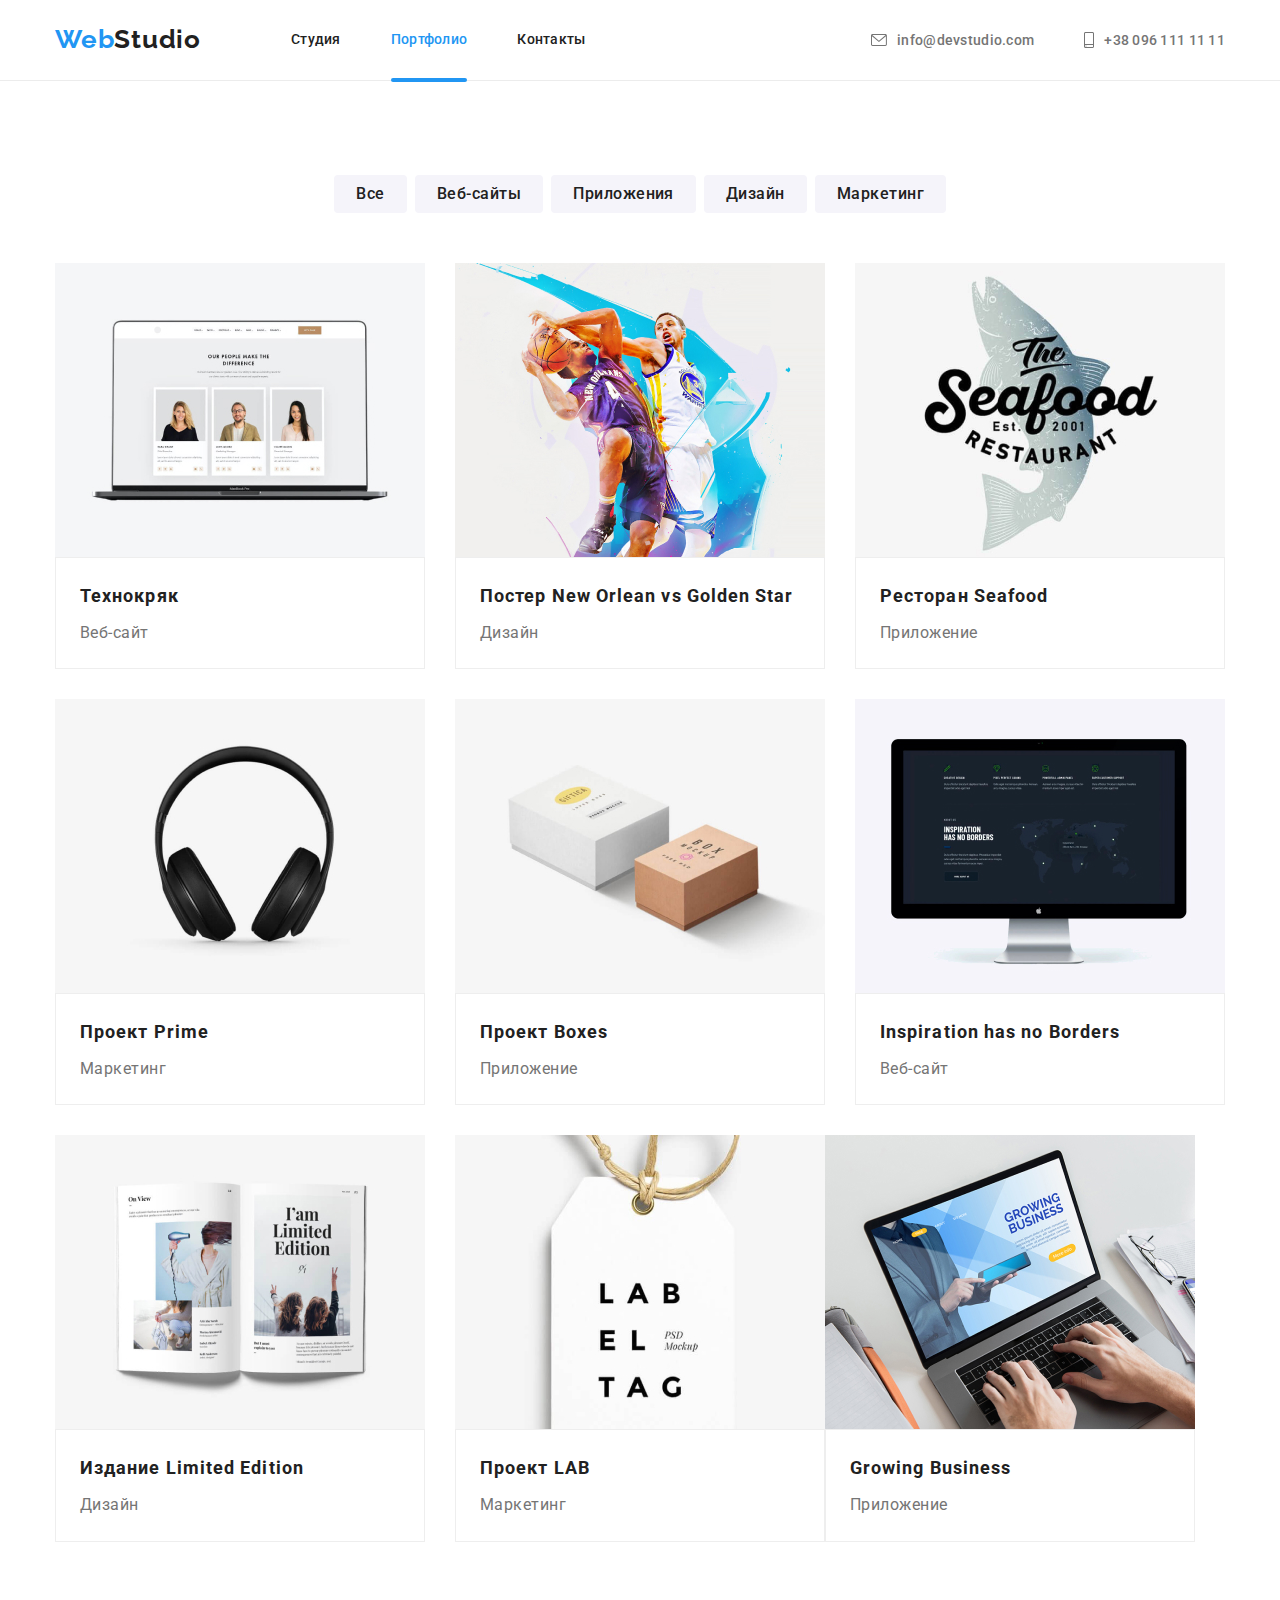
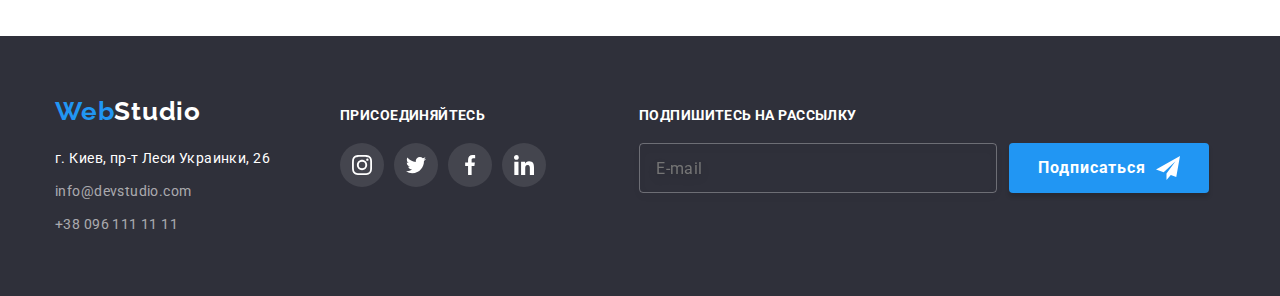
==== commit bd0e9f70: "final" ====
--- a/portfolio.html
+++ b/portfolio.html
@@ -70,19 +70,19 @@
         <h1 class="worklist">Наши работы</h1>
         <div class="container">
           <ul class="worklist__panel">
-            <li>
+            <li class="worklist__list">
               <button type="button" class="worklist__button">Все</button>
             </li>
-            <li>
+            <li class="worklist__list">
               <button type="button" class="worklist__button">Веб-сайты</button>
             </li>
-            <li>
+            <li class="worklist__list">
               <button type="button" class="worklist__button">Приложения</button>
             </li>
-            <li>
+            <li class="worklist__list">
               <button type="button" class="worklist__button">Дизайн</button>
             </li>
-            <li>
+            <li class="worklist__list">
               <button type="button" class="worklist__button">Маркетинг</button>
             </li>
           </ul>
@@ -90,7 +90,12 @@
             <li class="photo__list">
               <a href="" class="photo__link">
                 <div class="portf-thumb">
-                  <img src="./images/img-8.jpg" alt="Ноутбук" width="370" />
+                  <img
+                    class="portf__ph"
+                    src="./images/img-8.jpg"
+                    alt="Ноутбук"
+                    width="370"
+                  />
                   <div class="portf-thumb-hov">
                     <p class="portf__p">
                       Ресурс предлагает комплексные предложения с разным уровнем
@@ -107,9 +112,10 @@
               </a>
             </li>
             <li class="photo__list">
-              <a href="" class="img-box">
-                <div class="portf-thumb">
-                  <img
+              <a href="" class="photo__link">
+                <div class="portf-thumb">
+                  <img
+                    class="portf__ph"
                     src="./images/img-9.jpg"
                     alt="баскетбольная игра"
                     width="370"
@@ -130,9 +136,10 @@
               </a>
             </li>
             <li class="photo__list">
-              <a href="" class="img-box">
-                <div class="portf-thumb">
-                  <img
+              <a href="" class="photo__link">
+                <div class="portf-thumb">
+                  <img
+                    class="portf__ph"
                     src="./images/img-10.jpg"
                     alt="лого ресторана"
                     width="370"
@@ -155,7 +162,12 @@
             <li class="photo__list">
               <a href="" class="photo__link">
                 <div class="portf-thumb">
-                  <img src="./images/img-11.jpg" alt="наушники" width="370" />
+                  <img
+                    class="portf__ph"
+                    src="./images/img-11.jpg"
+                    alt="наушники"
+                    width="370"
+                  />
                   <div class="portf-thumb-hov">
                     <p class="portf__p">
                       Ресурс предлагает комплексные предложения с разным уровнем
@@ -174,9 +186,14 @@
             <li class="photo__list">
               <a href="" class="photo__link">
                 <div class="portf-thumb">
-                  <img src="./images/img-12.jpg" alt="коробки" width="370" />
-                  <div class="portf-thumb-hov">
-                    <p class="portf-p">
+                  <img
+                    class="portf__ph"
+                    src="./images/img-12.jpg"
+                    alt="коробки"
+                    width="370"
+                  />
+                  <div class="portf-thumb-hov">
+                    <p class="portf__p">
                       Ресурс предлагает комплексные предложения с разным уровнем
                       функционала и сервисов. Все это позволит посетителю
                       получить исчерпывающие сведения <br />
@@ -193,9 +210,14 @@
             <li class="photo__list">
               <a href="" class="photo__link">
                 <div class="portf-thumb">
-                  <img src="./images/img-13.jpg" alt="компьютер" width="370" />
-                  <div class="portf-thumb-hov">
-                    <p class="portf-p">
+                  <img
+                    class="portf__ph"
+                    src="./images/img-13.jpg"
+                    alt="компьютер"
+                    width="370"
+                  />
+                  <div class="portf-thumb-hov">
+                    <p class="portf__p">
                       Ресурс предлагает комплексные предложения с разным уровнем
                       функционала и сервисов. Все это позволит посетителю
                       получить исчерпывающие сведения <br />
@@ -212,9 +234,14 @@
             <li class="photo__list">
               <a href="" class="photo__link">
                 <div class="portf-thumb">
-                  <img src="./images/img-14.jpg" alt="Журнал" width="370" />
-                  <div class="portf-thumb-hov">
-                    <p class="portf-p">
+                  <img
+                    class="portf__ph"
+                    src="./images/img-14.jpg"
+                    alt="Журнал"
+                    width="370"
+                  />
+                  <div class="portf-thumb-hov">
+                    <p class="portf__p">
                       Ресурс предлагает комплексные предложения с разным уровнем
                       функционала и сервисов. Все это позволит посетителю
                       получить исчерпывающие сведения <br />
@@ -231,7 +258,12 @@
             <li class="portf-link">
               <a href="" class="photo__link">
                 <div class="portf-thumb">
-                  <img src="./images/img-15.jpg" alt="Бирка" width="370" />
+                  <img
+                    class="portf__ph"
+                    src="./images/img-15.jpg"
+                    alt="Бирка"
+                    width="370"
+                  />
                   <div class="portf-thumb-hov">
                     <p class="portf__p">
                       Ресурс предлагает комплексные предложения с разным уровнем
@@ -250,7 +282,12 @@
             <li class="portf-link">
               <a href="" class="photo__link">
                 <div class="portf-thumb">
-                  <img src="./images/img-16.jpg" alt="ноутбук" width="370" />
+                  <img
+                    class="portf__ph"
+                    src="./images/img-16.jpg"
+                    alt="ноутбук"
+                    width="370"
+                  />
                   <div class="portf-thumb-hov">
                     <p class="portf__p">
                       Ресурс предлагает комплексные предложения с разным уровнем
--- a/css/main.min.css
+++ b/css/main.min.css
@@ -1,2 +1,2 @@
-body{font-family:'Roboto', sans-serif;font-weight:400;background-color:var(--background-color);font-style:normal;text-decoration:none;color:var(--white-color);margin:auto}h1,h2,h3,h4,h5,h6,p,ul{margin:0}button{font-family:inherit}a{text-decoration:none}li{list-style:none}.container{width:1200px;padding-left:15px;padding-right:15px;margin:0 auto}.header__container{display:flex;align-items:center}.page-logo{font-family:'Raleway';font-weight:700;font-size:26px;line-height:1.2;letter-spacing:0.03em;text-decoration:none;margin-right:90px;color:#2196F3}.logo-black{color:#212121}.site-nav{display:flex;margin:0;padding:0}.site-nav__item{margin-left:50px}.site-nav__item:first-child{margin-left:50px}.site-nav__link{position:relative;color:inherit;display:block;padding-top:32px;padding-bottom:32px;font-weight:500;font-size:14px;line-height:1.14;letter-spacing:0.02em;transition:color 250ms cubic-bezier(0.4, 0, 0.2, 1)}.site-nav__link:hover,.site-nav__link:focus{color:#2196F3}.link--active{color:#2196F3}.link--active::after{content:'';position:absolute;display:block;width:100%;height:4px;border-radius:2px;background-color:#2196F3;transform:translateY(30px)}.contact{display:flex;margin-left:auto}.contact__list{margin-left:50px}.contact__link{color:#757575;display:flex;align-items:center;fill:#757575;padding-top:32px;padding-bottom:32px;transition:color 250ms cubic-bezier(0.4, 0, 0.2, 1),fill 250ms cubic-bezier(0.4, 0, 0.2, 1)}.contact__link:hover,.contact__link:focus{color:#2196F3;fill:#2196F3}.contact__mail,.contact__phone{margin-right:10px}.solutions-section{background-color:#2F303A;height:600px;max-width:1600px;margin-left:auto;margin-right:auto;padding:200px 0;background-image:linear-gradient(to right, rgba(47,48,58,0.4), rgba(47,48,58,0.4)),url(../images/bgim.jpg);background-repeat:no-repeat}.solution__block{text-align:center}.solution__text{font-weight:900;font-size:44px;color:#fff;text-align:center;letter-spacing:0.06em;text-transform:uppercase;width:700px;height:120px;margin-left:auto;margin-right:auto;line-height:1.36}.solution__button{font-weight:700;line-height:1.88;text-align:center;letter-spacing:0.06em;background-color:#2196F3;color:#fff;margin-top:30px;min-width:200px;display:inline-block;border-radius:4px;padding:10px 32px;border:0;cursor:pointer;transition:background-color 250ms cubic-bezier(0.4, 0, 0.2, 1);font-size:16px}.solution__button:hover{box-shadow:0px 4px 4px rgba(0,0,0,0.15);background:#188CE8}.is-hidden{opacity:0;pointer-events:none}.backdrop{position:fixed;top:0;left:0;background-color:rgba(0,0,0,0.2);width:100%;height:100%;transition:opacity 250ms cubic-bezier(0.4, 0, 0.2, 1);z-index:2}.modal{position:absolute;top:50%;left:50%;transform:translate(-50%, -50%);width:528px;height:581px;background-color:#fff;transition:transform 250ms cubic-bezier(0.4, 0, 0.2, 1);padding:40px 39px 40px 41px}.modal-form{display:flex;flex-direction:column;width:448px;margin-left:auto;margin-right:auto}.modal__form--pos--marg{margin-bottom:20px}.modal__title{text-align:center;font-weight:700;font-size:20px;line-height:23px;margin-bottom:12px}.modal__form--pos{display:flex;position:relative;flex-direction:column;margin-bottom:10px}.modal__form--pos:focus-within>.modal__icon{fill:#2196F3}.modal__form--policy{display:flex;position:relative;flex-direction:column;margin-bottom:30px;padding-left:12px}.modal__label{margin-bottom:4px;font-style:normal;font-weight:400;font-size:12px;line-height:1.14;letter-spacing:0.01em;color:#757575}.modal__input{width:448px;height:40px;margin:0;padding:0px 11px 0px 42px;outline:none;border:1px solid rgba(33,33,33,0.2);border-radius:4px;transition:border-color 250ms cubic-bezier(0.4, 0, 0.2, 1)}.modal__input:focus{color:#2196F3}.modal__icon{position:absolute;top:65%;left:14px;transform:translateY(-50%);fill:#212121;display:inline-block;transition:fill 250ms cubic-bezier(0.4, 0, 0.2, 1)}.modal__comment{width:100%;height:120px;outline:none;resize:none;border:1px solid rgba(33,33,33,0.2);border-radius:4px;padding:12px 16px;font-style:normal;font-weight:400;font-size:14px;line-height:1.14;letter-spacing:0.01em;transition:border-color 250ms cubic-bezier(0.4, 0, 0.2, 1)}.modal__comment:focus{color:#2196F3}.policy__label{display:flex;align-items:center;margin-left:7px;font-style:normal;font-weight:400;font-size:14px;line-height:1.71;letter-spacing:0.03em;color:#757575}.policy__checkbox{position:absolute;width:1px;height:1px;margin:-1px;border:0;padding:0;clip:rect(0 0 0 0);overflow:hidden}.policy__checkbox:checked+.policy__icon{background-size:contain;background-origin:border-box;border-color:#2196F3;background-color:#2196F3}.policy__icon{display:block;content:'';margin-right:7px;border:1px solid #2a2a2a;border-radius:2px;transition:border-color 250ms cubic-bezier(0.4, 0, 0.2, 1),background-color 250ms cubic-bezier(0.4, 0, 0.2, 1)}.policy__link{margin-left:5px;font-style:normal;font-weight:400;font-size:14px;line-height:1.71;letter-spacing:0.03em;text-decoration-line:underline;color:#2196F3}.modal-button-submit{min-width:200px;min-height:50px;margin:0 auto;padding:10px;font-family:Roboto;font-style:normal;font-weight:700;font-size:16px;line-height:1.88;text-align:center;letter-spacing:0.06em;background-color:#2196F3;color:#fff;border:0;box-shadow:0px 4px 4px rgba(0,0,0,0.15);border-radius:4px;transition:background-color 250ms cubic-bezier(0.4, 0, 0.2, 1);cursor:pointer}.modal-button-submit:hover,.modal-button-submit:focus{background-color:#188ce8}.modal-close{display:flex;justify-content:center;align-items:center;position:absolute;top:8px;right:8px;padding:0;background-color:#FFFFFF;border:1px solid rgba(0,0,0,0.1);border-radius:50%;text-align:center;width:30px;height:30px;fill:#000;transition-duration:250ms;transition-timing-function:linear}.modal-close:hover{fill:#2196F3;cursor:pointer}.modal-close__icon{margin:0;padding:0}.features-section{display:flex;justify-content:center;margin:0;padding-top:100px}.features{position:absolute;width:1px;height:1px;margin:-1px;border:0;padding:0;white-space:nowrap;clip-path:inset(100%);clip:rect(0 0 0 0);overflow:hidden}.features__set{display:flex;margin:0;padding:0;justify-content:space-between}.features__list{width:270px}.features__svg{display:flex;width:270px;height:120px;background-color:#F5F4FA;justify-content:center;align-items:center;margin-bottom:30px;border-radius:4px}.features__title{text-transform:uppercase;margin:0;padding:0;margin-bottom:10px;font-size:14px;line-height:1.15;letter-spacing:0.03em}.features__text{width:270px;height:75px;color:#757575;margin:0;padding:0;font-size:14px;line-height:1.7;letter-spacing:0.03em}.activity-section{display:flex;padding-bottom:94px;padding-top:94px}.activity{font-weight:700;font-size:36px;margin:0;padding:0;line-height:1.17;text-align:center;letter-spacing:0.03em;color:#212121;margin-bottom:50px}.activity__img{display:flex;justify-content:space-between;margin:0;padding:0}.thumb{position:relative;display:flex}.activity__thumb{position:absolute;background-color:rgba(47,48,58,0.8);display:flex;justify-content:center;width:370px;bottom:0;height:70px;align-items:center}.activity__p{font-family:inherit;font-weight:700;font-size:16px;line-height:1.14;letter-spacing:0.03em;text-transform:uppercase;color:#fff;text-align:center}.team-section{font-weight:700;font-size:36px;line-height:1.5;text-align:center;letter-spacing:0.03em;padding-top:94px;padding-bottom:94px;background-color:#F5F4FA}.team{margin-top:0;margin-bottom:50px;font-weight:700;font-size:36px;line-height:1.16;text-align:center;letter-spacing:0.03em;color:#212121}.team__members{display:flex;justify-content:space-between;margin:0;padding:0}.team__list{box-shadow:0px 1px 3px rgba(0,0,0,0.12),0px 1px 1px rgba(0,0,0,0.14),0px 2px 1px rgba(0,0,0,0.2);border-radius:0px 0px 4px 4px;background-color:#fff}.team_ph{display:block;margin:0;padding:0}.members{padding-top:30px;padding-bottom:30px}.member__name{margin-bottom:10px;font-weight:500;font-size:16px;line-height:1.2;letter-spacing:0.03em;text-align:center;margin:0;justify-content:space-between;list-style:none;color:#212121}.member__pos{margin:0 0 16px 0;padding:0;font-weight:400;font-size:16px;line-height:1.2;text-align:center;letter-spacing:0.03em;color:#757575}.member__list{display:flex;justify-content:center;padding:0}.member__item:not(:last-child){margin-right:10px}.member__button{display:flex;width:44px;height:44px;padding:0;border-radius:50%;border:none;align-items:center;justify-content:center;fill:#AFB1B8;background-color:transparent;transition:background-color 250ms cubic-bezier(0.4, 0, 0.2, 1),fill 250ms cubic-bezier(0.4, 0, 0.2, 1)}.member__button:hover,.member__button:focus{background-color:#2196F3;fill:#fff}.clients-sect{display:flex;padding-top:94px;padding-bottom:94px}.clients__title{font-family:inherit;font-weight:700;font-size:36px;line-height:1.17;letter-spacing:0.03em;color:#212121;text-align:center;margin-bottom:50px}.clients__list{display:flex;justify-content:center;padding-left:0}.clients__item:not(:last-child){margin-right:30px}.clients__link{display:flex;width:170px;height:92px;border:1px solid #AFB1B8;border-radius:4px;justify-content:center;align-items:center;fill:#AFB1B8;transition:border 250ms cubic-bezier(0.4, 0, 0.2, 1),color 250ms cubic-bezier(0.4, 0, 0.2, 1);color:#AFB1B8}.clients__link:hover,.clients__link:focus{fill:#2196F3;color:#2196F3;border:1px solid #2196F3}.clients__icon{color:currentColor}.page-footer{background-color:#2F303A;padding-top:60px;padding-bottom:60px;text-decoration:none}.main-footer-cont{display:flex;align-items:baseline;padding-left:15px;padding-right:15px}.page__footer--logo{font-family:'Raleway';font-weight:700;font-size:26px;line-height:1.2;letter-spacing:0.03em;color:#2196F3}.logo-white{color:#fff}.address-footer{margin-top:20px;font-style:normal;font-weight:400;font-size:14px;line-height:1.7;letter-spacing:0.03em}.footer__list{margin:0;padding:0}.footer__item:not(:last-child){margin-bottom:9px}.footer__link{font-size:14px;line-height:1.7;letter-spacing:0.03em;color:#fff;transition:color 250ms cubic-bezier(0.4, 0, 0.2, 1)}.footer__link:hover,.footer__link:focus{color:#2196F3}.footer__cont{color:rgba(255,255,255,0.6)}.footer-social{align-items:baseline;margin-left:70px}.footer-title{font-family:inherit;font-weight:700;font-size:14px;line-height:1.17;text-transform:uppercase;color:#fff;letter-spacing:0.03em;margin-top:0;margin-bottom:20px;text-align:left;padding:0}.social-list{display:flex;margin:0;justify-content:flex-start;align-items:center;padding:0}.social__link{margin:0;padding:0;width:44px;height:44px}.social__link:not(:first-child){margin-left:10px}.social__button{display:flex;background-color:rgba(255,255,255,0.1);width:44px;height:44px;padding:0;border-radius:50%;border:none;align-items:center;justify-content:center;fill:#FFFFFF;transition:background-color 250ms cubic-bezier(0.4, 0, 0.2, 1)}.social__button:hover,.social__button:focus{background-color:#2196F3}.social__icon{color:currentColor}.destribution{margin-left:93px}.footer__form{display:flex;justify-content:row}.footer__input{width:358px;height:50px;border:1px solid rgba(255,255,255,0.3);filter:drop-shadow(0px 4px 4px rgba(0,0,0,0.15));border-radius:4px;padding:15px 16px;background-color:transparent;font-style:normal;font-weight:400;font-size:16px;line-height:20px;letter-spacing:0.03em;color:#FFFFFF}.destrib__button{display:flex;justify-content:center;align-items:center;font-style:normal;font-weight:700;font-size:16px;letter-spacing:0.06em;line-height:1.87;box-shadow:0px 4px 4px rgba(0,0,0,0.15);border-radius:4px;margin-left:12px;width:200px;height:50px;background-color:#2196F3;color:#fff;border:none;cursor:pointer;transition:background-color 250ms cubic-bezier(0.4, 0, 0.2, 1)}.destrib__button:hover,.destrib__button:focus{box-shadow:0px 4px 4px rgba(0,0,0,0.15);background:#188CE8}.destrib__button--icon{fill:#fff;margin-left:10px}
+body{font-family:'Roboto', sans-serif;font-weight:400;background-color:var(--background-color);font-style:normal;text-decoration:none;color:var(--white-color);margin:auto}h1,h2,h3,h4,h5,h6,p,ul{margin:0}button{font-family:inherit}a{text-decoration:none}li{list-style:none}.container{width:1200px;padding-left:15px;padding-right:15px;margin:0 auto}.header__container{display:flex;align-items:center}.page-header{color:#212121;font-weight:500;font-size:14px;line-height:1.15;letter-spacing:0.02em;list-style:none;background-color:#fff;border-bottom:1px solid #ECECEC}.page-logo{font-family:'Raleway';font-weight:700;font-size:26px;line-height:1.2;letter-spacing:0.03em;text-decoration:none;margin-right:90px;color:#2196F3}.logo-black{color:#212121}.site-nav{display:flex;margin:0;padding:0}.site-nav__item{margin-left:50px}.site-nav__item:first-child{margin-left:0}.site-nav__link{position:relative;color:inherit;display:block;padding-top:32px;padding-bottom:32px;font-weight:500;font-size:14px;line-height:1.14;letter-spacing:0.02em;transition:color 250ms cubic-bezier(0.4, 0, 0.2, 1)}.site-nav__link:hover,.site-nav__link:focus{color:#2196F3}.link--active{color:#2196F3}.link--active::after{content:'';position:absolute;display:block;width:100%;height:4px;border-radius:2px;background-color:#2196F3;transform:translateY(30px)}.contact{display:flex;margin-left:auto}.contact__list{margin-left:50px}.contact__link{color:#757575;display:flex;align-items:center;fill:#757575;padding-top:32px;padding-bottom:32px;transition:color 250ms cubic-bezier(0.4, 0, 0.2, 1),fill 250ms cubic-bezier(0.4, 0, 0.2, 1)}.contact__link:hover,.contact__link:focus{color:#2196F3;fill:#2196F3}.contact__mail,.contact__phone{margin-right:10px}.solutions-section{background-color:#2F303A;height:600px;max-width:1600px;margin-left:auto;margin-right:auto;padding:200px 0;background-image:linear-gradient(to right, rgba(47,48,58,0.4), rgba(47,48,58,0.4)),url(../images/bgim.jpg);background-repeat:no-repeat}.solution__block{text-align:center}.solution__text{font-weight:900;font-size:44px;color:#fff;text-align:center;letter-spacing:0.06em;text-transform:uppercase;width:700px;height:120px;margin-left:auto;margin-right:auto;line-height:1.36}.solution__button{font-weight:700;line-height:1.88;text-align:center;letter-spacing:0.06em;background-color:#2196F3;color:#fff;margin-top:30px;min-width:200px;display:inline-block;border-radius:4px;padding:10px 32px;border:0;cursor:pointer;transition:background-color 250ms cubic-bezier(0.4, 0, 0.2, 1);font-size:16px}.solution__button:hover{box-shadow:0px 4px 4px rgba(0,0,0,0.15);background:#188CE8}.is-hidden{opacity:0;pointer-events:none}.backdrop{position:fixed;top:0;left:0;background-color:rgba(0,0,0,0.2);width:100%;height:100%;transition:opacity 250ms cubic-bezier(0.4, 0, 0.2, 1);z-index:2}.modal{position:absolute;top:50%;left:50%;transform:translate(-50%, -50%);width:528px;height:581px;background-color:#fff;transition:transform 250ms cubic-bezier(0.4, 0, 0.2, 1);padding:40px 39px 40px 41px}.modal-form{display:flex;flex-direction:column;width:448px;margin-left:auto;margin-right:auto}.modal__form--pos--marg{margin-bottom:20px}.modal__title{text-align:center;font-weight:700;font-size:20px;line-height:23px;margin-bottom:12px}.modal__form--pos{display:flex;position:relative;flex-direction:column;margin-bottom:10px}.modal__form--pos:focus-within>.modal__icon{fill:#2196F3}.modal__form--policy{display:flex;position:relative;flex-direction:column;margin-bottom:30px;padding-left:12px}.modal__label{margin-bottom:4px;font-style:normal;font-weight:400;font-size:12px;line-height:1.14;letter-spacing:0.01em;color:#757575}.modal__input{width:448px;height:40px;margin:0;padding:0px 11px 0px 42px;outline:none;border:1px solid rgba(33,33,33,0.2);border-radius:4px;transition:border-color 250ms cubic-bezier(0.4, 0, 0.2, 1)}.modal__input:focus{color:#2196F3}.modal__icon{position:absolute;top:65%;left:14px;transform:translateY(-50%);fill:#212121;display:inline-block;transition:fill 250ms cubic-bezier(0.4, 0, 0.2, 1)}.modal__comment{width:100%;height:120px;outline:none;resize:none;border:1px solid rgba(33,33,33,0.2);border-radius:4px;padding:12px 16px;font-style:normal;font-weight:400;font-size:14px;line-height:1.14;letter-spacing:0.01em;transition:border-color 250ms cubic-bezier(0.4, 0, 0.2, 1)}.modal__comment:focus{color:#2196F3}.policy__label{display:flex;align-items:center;margin-left:7px;font-style:normal;font-weight:400;font-size:14px;line-height:1.71;letter-spacing:0.03em;color:#757575}.policy__checkbox{position:absolute;width:1px;height:1px;margin:-1px;border:0;padding:0;clip:rect(0 0 0 0);overflow:hidden}.policy__checkbox:checked+.policy__icon{background-size:contain;background-origin:border-box;border-color:#2196F3;background-color:#2196F3}.policy__icon{display:block;content:'';margin-right:7px;border:1px solid #2a2a2a;border-radius:2px;transition:border-color 250ms cubic-bezier(0.4, 0, 0.2, 1),background-color 250ms cubic-bezier(0.4, 0, 0.2, 1)}.policy__link{margin-left:5px;font-style:normal;font-weight:400;font-size:14px;line-height:1.71;letter-spacing:0.03em;text-decoration-line:underline;color:#2196F3}.modal-button-submit{min-width:200px;min-height:50px;margin:0 auto;padding:10px;font-family:Roboto;font-style:normal;font-weight:700;font-size:16px;line-height:1.88;text-align:center;letter-spacing:0.06em;background-color:#2196F3;color:#fff;border:0;box-shadow:0px 4px 4px rgba(0,0,0,0.15);border-radius:4px;transition:background-color 250ms cubic-bezier(0.4, 0, 0.2, 1);cursor:pointer}.modal-button-submit:hover,.modal-button-submit:focus{background-color:#188ce8}.modal-close{display:flex;justify-content:center;align-items:center;position:absolute;top:8px;right:8px;padding:0;background-color:#FFFFFF;border:1px solid rgba(0,0,0,0.1);border-radius:50%;text-align:center;width:30px;height:30px;fill:#000;transition-duration:250ms;transition-timing-function:linear}.modal-close:hover{fill:#2196F3;cursor:pointer}.modal-close__icon{margin:0;padding:0}.features-section{display:flex;justify-content:center;margin:0;padding-top:100px}.features{position:absolute;width:1px;height:1px;margin:-1px;border:0;padding:0;white-space:nowrap;clip-path:inset(100%);clip:rect(0 0 0 0);overflow:hidden}.features__set{display:flex;margin:0;padding:0;justify-content:space-between}.features__list{width:270px}.features__svg{display:flex;width:270px;height:120px;background-color:#F5F4FA;justify-content:center;align-items:center;margin-bottom:30px;border-radius:4px}.features__title{text-transform:uppercase;margin:0;padding:0;margin-bottom:10px;font-size:14px;line-height:1.15;letter-spacing:0.03em}.features__text{width:270px;height:75px;color:#757575;margin:0;padding:0;font-size:14px;line-height:1.7;letter-spacing:0.03em}.activity-section{display:flex;padding-bottom:94px;padding-top:94px}.activity{font-weight:700;font-size:36px;margin:0;padding:0;line-height:1.17;text-align:center;letter-spacing:0.03em;color:#212121;margin-bottom:50px}.activity__img{display:flex;justify-content:space-between;margin:0;padding:0}.thumb{position:relative;display:flex}.activity__thumb{position:absolute;background-color:rgba(47,48,58,0.8);display:flex;justify-content:center;width:370px;bottom:0;height:70px;align-items:center}.activity__p{font-family:inherit;font-weight:700;font-size:16px;line-height:1.14;letter-spacing:0.03em;text-transform:uppercase;color:#fff;text-align:center}.team-section{font-weight:700;font-size:36px;line-height:1.5;text-align:center;letter-spacing:0.03em;padding-top:94px;padding-bottom:94px;background-color:#F5F4FA}.team{margin-top:0;margin-bottom:50px;font-weight:700;font-size:36px;line-height:1.16;text-align:center;letter-spacing:0.03em;color:#212121}.team__members{display:flex;justify-content:space-between;margin:0;padding:0}.team__list{box-shadow:0px 1px 3px rgba(0,0,0,0.12),0px 1px 1px rgba(0,0,0,0.14),0px 2px 1px rgba(0,0,0,0.2);border-radius:0px 0px 4px 4px;background-color:#fff}.team_ph{display:block;margin:0;padding:0}.members{padding-top:30px;padding-bottom:30px}.member__name{margin-bottom:10px;font-weight:500;font-size:16px;line-height:1.2;letter-spacing:0.03em;text-align:center;margin:0;justify-content:space-between;list-style:none;color:#212121}.member__pos{margin:0 0 16px 0;padding:0;font-weight:400;font-size:16px;line-height:1.2;text-align:center;letter-spacing:0.03em;color:#757575}.member__list{display:flex;justify-content:center;padding:0}.member__item:not(:last-child){margin-right:10px}.member__button{display:flex;width:44px;height:44px;padding:0;border-radius:50%;border:none;align-items:center;justify-content:center;fill:#AFB1B8;background-color:transparent;transition:background-color 250ms cubic-bezier(0.4, 0, 0.2, 1),fill 250ms cubic-bezier(0.4, 0, 0.2, 1)}.member__button:hover,.member__button:focus{background-color:#2196F3;fill:#fff}.clients-sect{display:flex;padding-top:94px;padding-bottom:94px}.clients__title{font-family:inherit;font-weight:700;font-size:36px;line-height:1.17;letter-spacing:0.03em;color:#212121;text-align:center;margin-bottom:50px}.clients__list{display:flex;justify-content:center;padding-left:0}.clients__item:not(:last-child){margin-right:30px}.clients__link{display:flex;width:170px;height:92px;border:1px solid #AFB1B8;border-radius:4px;justify-content:center;align-items:center;fill:#AFB1B8;transition:border 250ms cubic-bezier(0.4, 0, 0.2, 1),color 250ms cubic-bezier(0.4, 0, 0.2, 1);color:#AFB1B8}.clients__link:hover,.clients__link:focus{fill:#2196F3;color:#2196F3;border:1px solid #2196F3}.clients__icon{color:currentColor}.page-footer{background-color:#2F303A;padding-top:60px;padding-bottom:60px;text-decoration:none}.main-footer-cont{display:flex;align-items:baseline;padding-left:15px;padding-right:15px}.page__footer--logo{font-family:'Raleway';font-weight:700;font-size:26px;line-height:1.2;letter-spacing:0.03em;color:#2196F3}.logo-white{color:#fff}.address-footer{margin-top:20px;font-style:normal;font-weight:400;font-size:14px;line-height:1.7;letter-spacing:0.03em}.footer__list{margin:0;padding:0}.footer__item:not(:last-child){margin-bottom:9px}.footer__link{font-size:14px;line-height:1.7;letter-spacing:0.03em;color:#fff;transition:color 250ms cubic-bezier(0.4, 0, 0.2, 1)}.footer__link:hover,.footer__link:focus{color:#2196F3}.footer__cont{color:rgba(255,255,255,0.6)}.footer-social{align-items:baseline;margin-left:70px}.footer-title{font-family:inherit;font-weight:700;font-size:14px;line-height:1.17;text-transform:uppercase;color:#fff;letter-spacing:0.03em;margin-top:0;margin-bottom:20px;text-align:left;padding:0}.social-list{display:flex;margin:0;justify-content:flex-start;align-items:center;padding:0}.social__link{margin:0;padding:0;width:44px;height:44px}.social__link:not(:first-child){margin-left:10px}.social__button{display:flex;background-color:rgba(255,255,255,0.1);width:44px;height:44px;padding:0;border-radius:50%;border:none;align-items:center;justify-content:center;fill:#FFFFFF;transition:background-color 250ms cubic-bezier(0.4, 0, 0.2, 1)}.social__button:hover,.social__button:focus{background-color:#2196F3}.social__icon{color:currentColor}.destribution{margin-left:93px}.footer__form{display:flex;justify-content:row}.footer__input{width:358px;height:50px;border:1px solid rgba(255,255,255,0.3);filter:drop-shadow(0px 4px 4px rgba(0,0,0,0.15));border-radius:4px;padding:15px 16px;background-color:transparent;font-style:normal;font-weight:400;font-size:16px;line-height:20px;letter-spacing:0.03em;color:#FFFFFF}.destrib__button{display:flex;justify-content:center;align-items:center;font-style:normal;font-weight:700;font-size:16px;letter-spacing:0.06em;line-height:1.87;box-shadow:0px 4px 4px rgba(0,0,0,0.15);border-radius:4px;margin-left:12px;width:200px;height:50px;background-color:#2196F3;color:#fff;border:none;cursor:pointer;transition:background-color 250ms cubic-bezier(0.4, 0, 0.2, 1)}.destrib__button:hover,.destrib__button:focus{box-shadow:0px 4px 4px rgba(0,0,0,0.15);background:#188CE8}.destrib__button--icon{fill:#fff;margin-left:10px}.worklist-sect{padding-top:94px;padding-bottom:94px}.worklist{position:absolute;width:1px;height:1px;margin:-1px;border:0;padding:0;white-space:nowrap;clip-path:inset(100%);clip:rect(0 0 0 0);overflow:hidden}.worklist__panel{display:flex;justify-content:center;margin-top:0;margin-bottom:50px;padding-left:0}.worklist__button{min-width:73px;display:inline-block;border-radius:4px;padding:6px 22px;font-style:normal;font-weight:500;font-size:16px;line-height:1.6;text-align:center;letter-spacing:0.03em;cursor:pointer;font-family:inherit;border:none;transition:background-color 250ms cubic-bezier(0.4, 0, 0.2, 1),box-shadow 250ms cubic-bezier(0.4, 0, 0.2, 1),color 250ms cubic-bezier(0.4, 0, 0.2, 1);background-color:#F5F4FA;color:#212121}.worklist__button:hover,.worklist__button:focus{color:#fff;background-color:#2196F3;box-shadow:0px 3px 1px rgba(0,0,0,0.1),0px 1px 2px rgba(0,0,0,0.08),0px 2px 2px rgba(0,0,0,0.12)}.worklist__list{margin-left:8px}.worklist__list:first-child{margin-left:0}.photo{display:flex;flex-wrap:wrap;margin-top:0;margin-bottom:0;padding-left:0}.photo__list{margin-right:30px;margin-bottom:30px}.photo__list:nth-child(3n){margin-right:0}.photo__list:nth-last-child(-n+3){margin-bottom:0}.photo__link{display:block;transition:box-shadow 250ms cubic-bezier(0.4, 0, 0.2, 1)}.photo__link:hover,.photo__link:focus{box-shadow:0px 1px 1px rgba(0,0,0,0.12),0px 4px 4px rgba(0,0,0,0.06),1px 4px 6px rgba(0,0,0,0.16)}.photo__link:hover .portf-thumb-hov,.photo__link:focus .portf-thumb-hov{overflow:visible;transform:translateY(0)}.portf-thumb{position:relative;overflow:hidden}.portf__ph{display:block;margin:0;padding:0}.portf-thumb-hov{position:absolute;width:100%;height:100%;display:flex;align-items:center;top:0;left:0;padding-left:24px;padding-right:24px;background-color:rgba(33,150,243,0.9);transform:translateY(100%);transition:transform 250ms cubic-bezier(0.4, 0, 0.2, 1)}.portf__p{font-family:inherit;font-weight:400;font-size:18px;line-height:1.56;letter-spacing:0.03em;color:#fff}.ph-bord{padding:20px 24px;border:1px solid #EEEEEE}.ph__title{margin-top:0;margin-bottom:4px;font-style:normal;font-weight:700;font-size:18px;line-height:2;letter-spacing:0.06em;color:#212121}.ph__title--text{margin:0;font-style:normal;font-weight:400;font-size:16px;line-height:1.9;letter-spacing:0.03em;color:#757575}
 /*# sourceMappingURL=main.min.css.map */